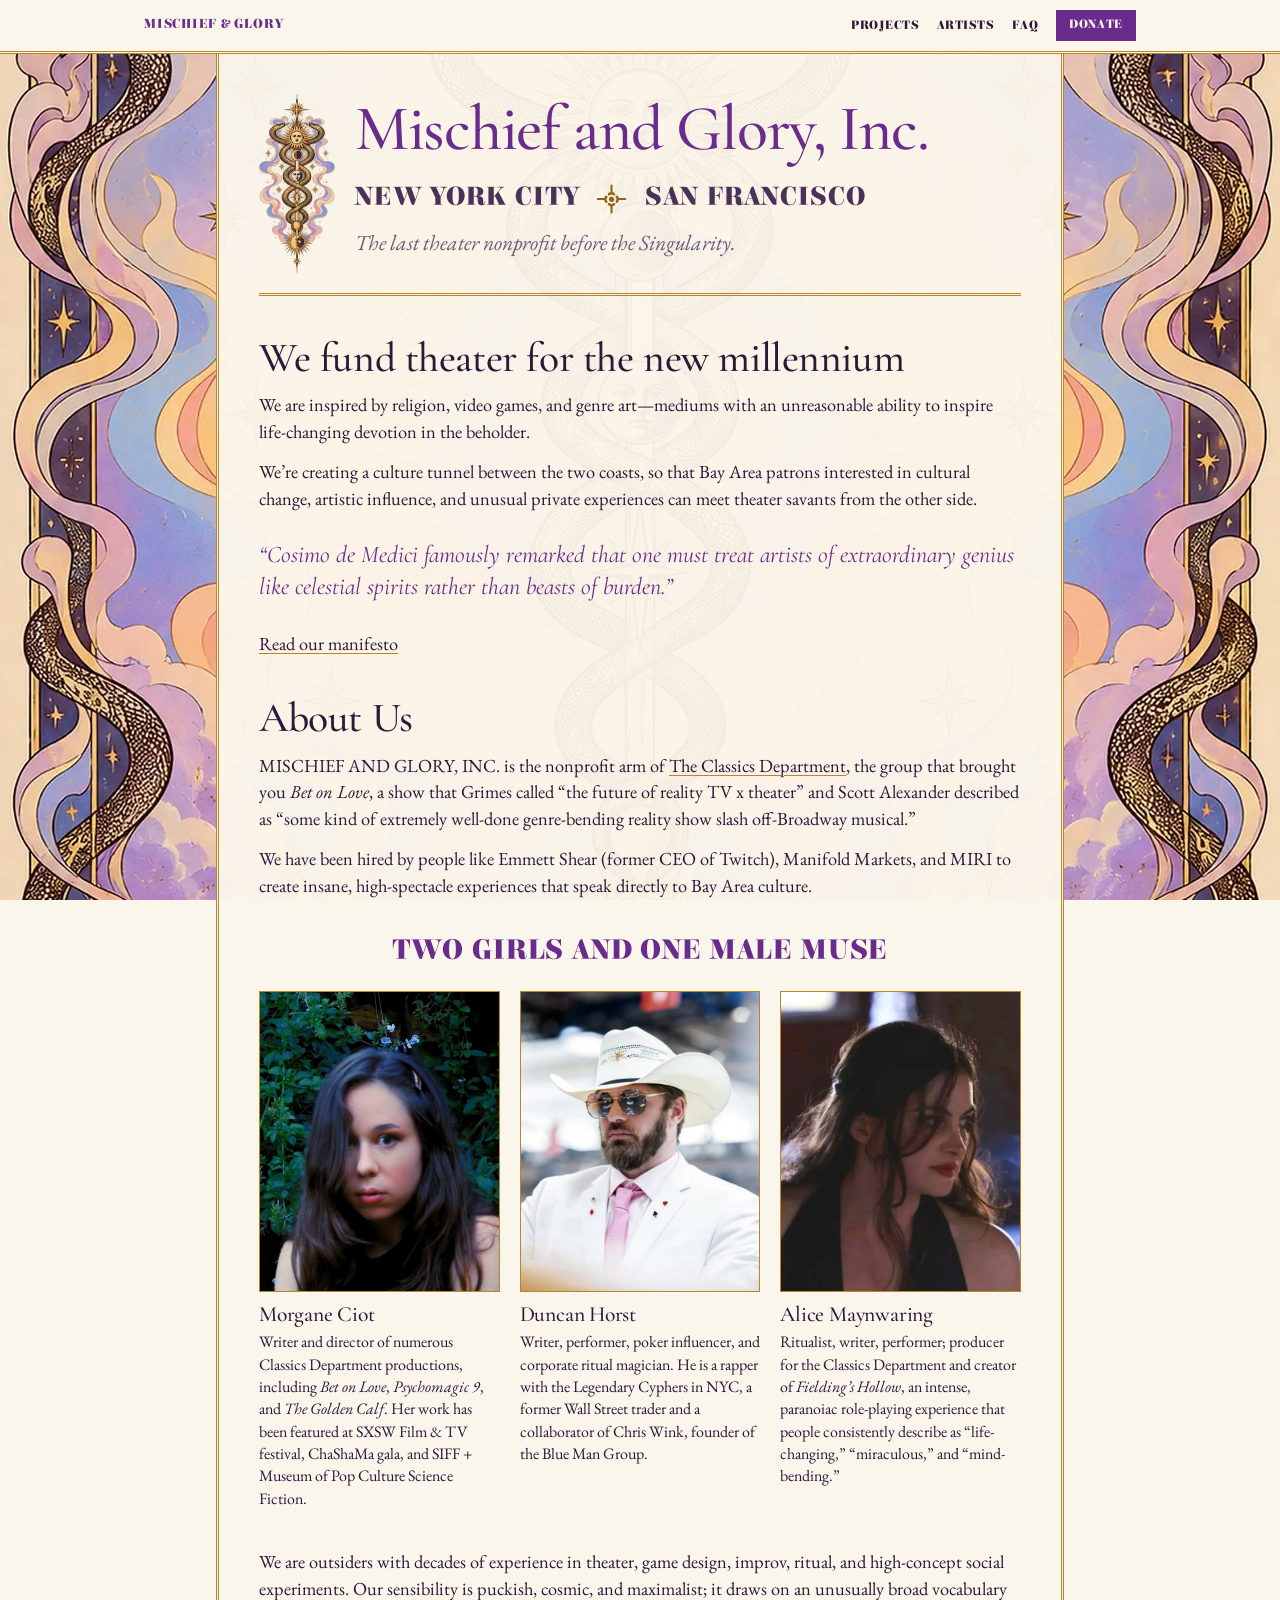
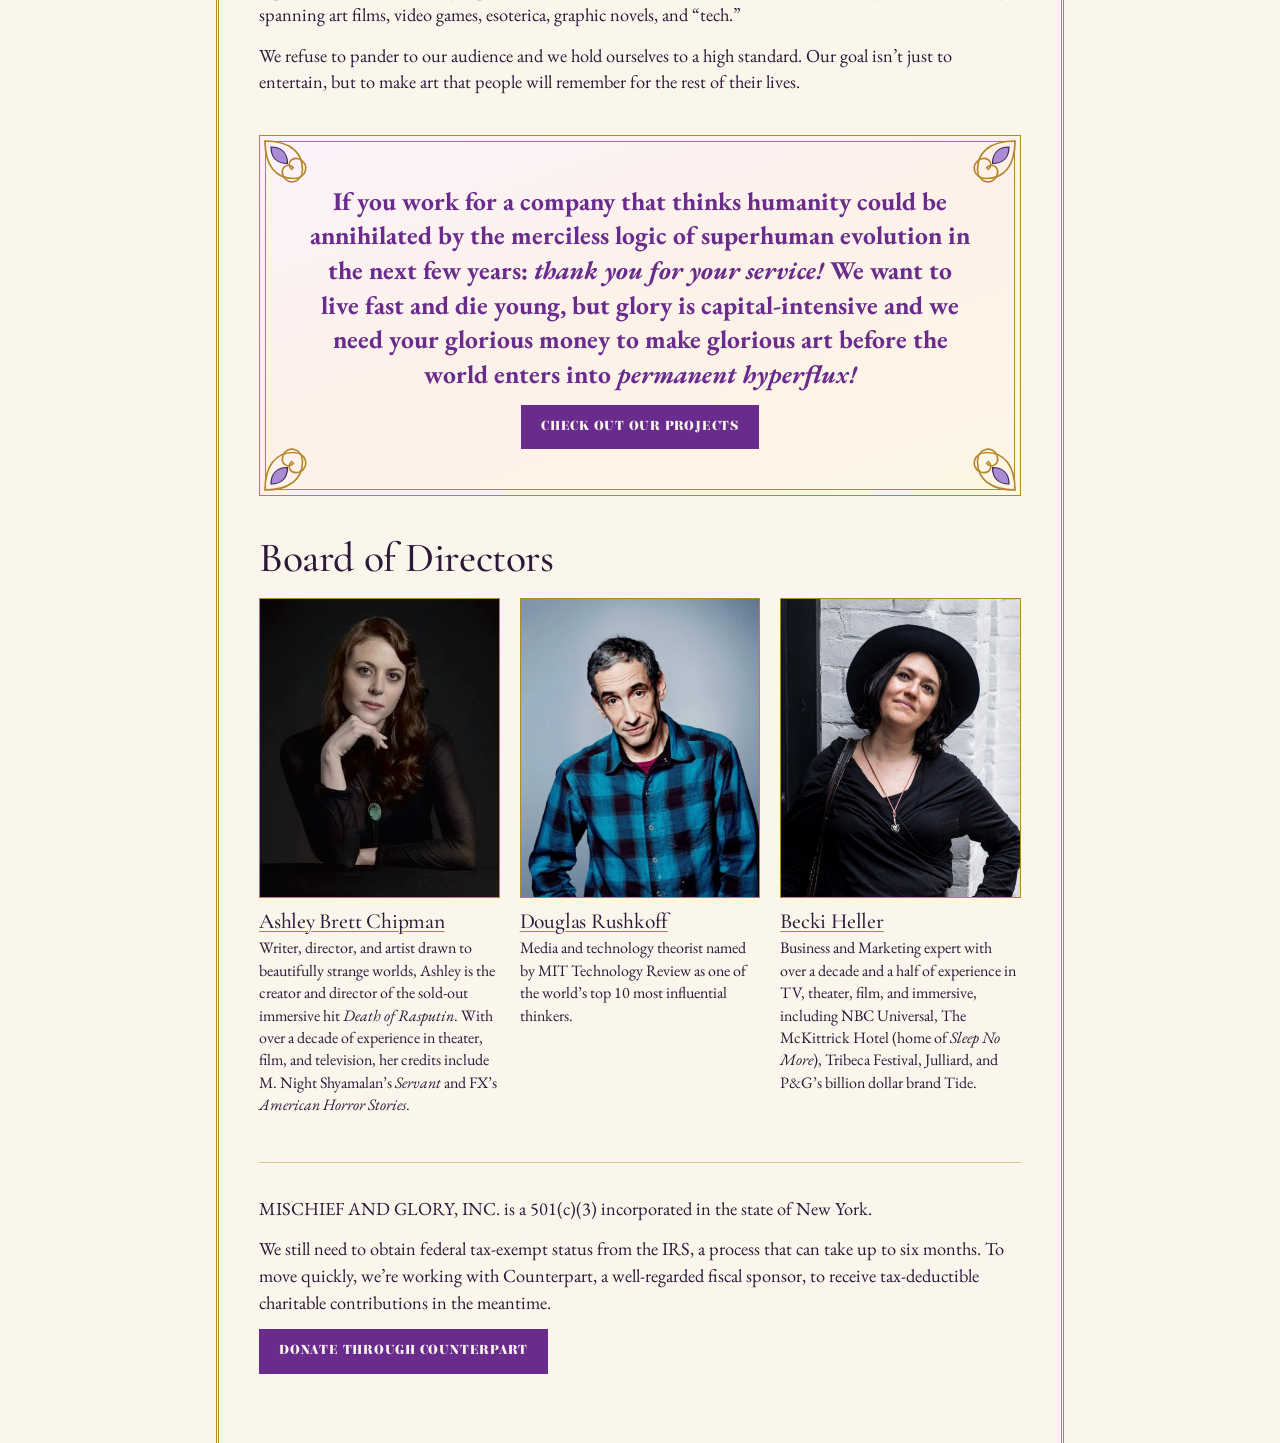
==== index.html @ 19a1446d "Italicize key phrases in the home callout Co-Authored-By: Claude Opus 5.5 <noreply@anthropic.com> Cl" ====
<!doctype html>
<html lang="en">
<head>
  <meta charset="utf-8">
  <meta name="viewport" content="width=device-width, initial-scale=1">
  <meta name="robots" content="noindex, nofollow, noarchive">
  <title>Mischief and Glory, Inc.</title>
  <meta name="description" content="The last theater nonprofit before the Singularity. New York City 𐫰 San Francisco.">
  <link rel="preconnect" href="https://fonts.googleapis.com">
  <link rel="preconnect" href="https://fonts.gstatic.com" crossorigin>
  <link href="https://fonts.googleapis.com/css2?family=Cormorant+Garamond:ital,wght@0,400;0,500;1,400;1,500&family=EB+Garamond:ital,wght@0,400;0,600;0,700;1,400;1,600&family=Elsie:wght@400;900&family=Noto+Sans+Manichaean&display=swap" rel="stylesheet">
  <link rel="stylesheet" href="assets/style.css">
  <link rel="icon" href="favicon.ico?v=3" sizes="any">
  <link rel="icon" type="image/svg+xml" href="favicon.svg?v=3">
  <link rel="icon" type="image/png" sizes="32x32" href="favicon-32.png?v=3">
  <link rel="icon" type="image/png" sizes="192x192" href="assets/icon-192.png?v=3">
  <link rel="apple-touch-icon" href="assets/apple-touch-icon.png?v=3">
</head>
<body>
  <nav class="site-nav">
    <div class="inner">
      <a class="wordmark" href="index.html">Mischief &amp; Glory</a>
      <ul>
        <li><a href="projects.html">Projects</a></li>
        <li><a href="artists.html">Artists</a></li>
        <li><a href="faq.html">FAQ</a></li>
        <li><a class="button small" href="https://app.thefield.org/profile/Mischief-and-Glory/658230">Donate</a></li>
      </ul>
    </div>
  </nav>

  <main>
    <header class="hero">
      <div class="hero-text">
        <h1>Mischief and Glory, Inc.</h1>
        <p class="cities"><span class="city">New York City</span> <span class="glyph">𐫰</span> <span class="city">San Francisco</span></p>
        <p class="lede">The last theater nonprofit before the Singularity.</p>
      </div>
      <img class="hero-emblem" src="assets/caduceus.webp" alt="" width="467" height="1100">
    </header>

    <h2>We fund theater for the new millennium</h2>
    <p>We are inspired by religion, video games, and genre art—mediums with an unreasonable ability to inspire life-changing devotion in the beholder.</p>
    <p>We’re creating a culture tunnel between the two coasts, so that Bay Area patrons interested in cultural change, artistic influence, and unusual private experiences can meet theater savants from the other side.</p>

    <blockquote>“Cosimo de Medici famously remarked that one must treat artists of extraordinary genius like celestial spirits rather than beasts of burden.”</blockquote>

    <p><a href="manifesto.html">Read our manifesto</a></p>

    <h2>About Us</h2>
    <p>MISCHIEF AND GLORY, INC. is the nonprofit arm of <a href="https://morganecf.github.io/classics-department/">The Classics Department</a>, the group that brought you <em>Bet on Love</em>, a show that Grimes called “the future of reality TV x theater” and Scott Alexander described as “some kind of extremely well-done genre-bending reality show slash off-Broadway musical.”</p>
    <p>We have been hired by people like Emmett Shear (former CEO of Twitch), Manifold Markets, and MIRI to create insane, high-spectacle experiences that speak directly to Bay Area culture.</p>

    <p class="people-heading">Two girls and one male muse</p>
    <div class="people">
      <div class="person">
        <div class="photo"><img src="assets/photos/morgane-ciot.jpg" alt="Morgane Ciot"></div>
        <h3>Morgane Ciot</h3>
        <p>Writer and director of numerous Classics Department productions, including <em>Bet on Love</em>, <em>Psychomagic 9</em>, and <em>The Golden Calf</em>. Her work has been featured at SXSW Film &amp; TV festival, ChaShaMa gala, and SIFF + Museum of Pop Culture Science Fiction.</p>
      </div>
      <div class="person">
        <div class="photo"><img src="assets/photos/duncan-horst.jpg" alt="Duncan Horst"></div>
        <h3>Duncan Horst</h3>
        <p>Writer, performer, poker influencer, and corporate ritual magician. He is a rapper with the Legendary Cyphers in NYC, a former Wall Street trader and a collaborator of Chris Wink, founder of the Blue Man Group.</p>
      </div>
      <div class="person">
        <div class="photo"><img src="assets/photos/alice-maynwaring.jpg" alt="Alice Maynwaring"></div>
        <h3>Alice Maynwaring</h3>
        <p>Ritualist, writer, performer; producer for the Classics Department and creator of <em>Fielding’s Hollow</em>, an intense, paranoiac role-playing experience that people consistently describe as “life-changing,” “miraculous,” and “mind-bending.”</p>
      </div>
    </div>

    <p>We are outsiders with decades of experience in theater, game design, improv, ritual, and high-concept social experiments. Our sensibility is puckish, cosmic, and maximalist; it draws on an unusually broad vocabulary spanning art films, video games, esoterica, graphic novels, and “tech.”</p>
    <p>We refuse to pander to our audience and we hold ourselves to a high standard. Our goal isn’t just to entertain, but to make art that people will remember for the rest of their lives.</p>

    <div class="callout centered splash">
      <p>If you work for a company that thinks humanity could be annihilated by the merciless logic of superhuman evolution in the next few years: <em>thank you for your service!</em> We want to live fast and die young, but glory is capital-intensive and we need your glorious money to make glorious art before the world enters into <em>permanent hyperflux!</em></p>
      <p><a class="button" href="projects.html">Check out our projects</a></p>
    </div>

    <h2>Board of Directors</h2>
    <div class="people">
      <div class="person">
        <div class="photo"><img src="assets/photos/ashley-brett-chipman.jpg" alt="Ashley Brett Chipman"></div>
        <h3><a href="https://ashleybrettchipman.com">Ashley Brett Chipman</a></h3>
        <p>Writer, director, and artist drawn to beautifully strange worlds, Ashley is the creator and director of the sold-out immersive hit <em>Death of Rasputin</em>. With over a decade of experience in theater, film, and television, her credits include M. Night Shyamalan’s <em>Servant</em> and FX’s <em>American Horror Stories</em>.</p>
      </div>
      <div class="person">
        <div class="photo"><img src="assets/photos/douglas-rushkoff.jpg" alt="Douglas Rushkoff"></div>
        <h3><a href="https://rushkoff.com/">Douglas Rushkoff</a></h3>
        <p>Media and technology theorist named by MIT Technology Review as one of the world’s top 10 most influential thinkers.</p>
      </div>
      <div class="person">
        <div class="photo"><img src="assets/photos/becki-heller.jpg" alt="Becki Heller"></div>
        <h3><a href="https://beckiheller.com">Becki Heller</a></h3>
        <p>Business and Marketing expert with over a decade and a half of experience in TV, theater, film, and immersive, including NBC Universal, The McKittrick Hotel (home of <em>Sleep No More</em>), Tribeca Festival, Julliard, and P&amp;G’s billion dollar brand Tide.</p>
      </div>
    </div>

    <hr>

    <p>MISCHIEF AND GLORY, INC. is a 501(c)(3) incorporated in the state of New York.</p>
    <p>We still need to obtain federal tax-exempt status from the IRS, a process that can take up to six months. To move quickly, we’re working with Counterpart, a well-regarded fiscal sponsor, to receive tax-deductible charitable contributions in the meantime.</p>
    <p><a class="button" href="https://app.thefield.org/profile/Mischief-and-Glory/658230">Donate through Counterpart</a></p>
  </main>

</body>
</html>
---- assets/style.css ----
/* Mischief and Glory, Inc. — shared styles
   Palette after Alan Moore & Steve Moore's Moon and Serpent Bumper Book of Magic:
   iridescent pastels, gilt borders, aubergine ink, royal purple. */

:root {
  --paper: #fbf6ec;
  --ink: #2e1838;
  --muted: #6e5a78;
  --rule: #dcc58f;
  --gold: #b5862a;
  --gold-deep: #8f6517;
  --accent: #6a2c8c;
  --accent-ink: #fbf6ec;
  --card: rgba(255, 255, 255, 0.55);
  --iridescent: linear-gradient(160deg, #f1e9fb 0%, #fbecf3 32%, #fdf5e1 64%, #e8f2fb 100%);
  --serif: "Cormorant Garamond", "EB Garamond", Georgia, serif;
  --body: "EB Garamond", Georgia, "Times New Roman", serif;
  --display: "Elsie", var(--serif);
  --glyph: "Noto Sans Manichaean", var(--serif);
  --measure: 50rem;
}

*, *::before, *::after { box-sizing: border-box; }

html {
  -webkit-text-size-adjust: 100%;
  /* stop the rubber-band bounce at the page edges, which drags the sticky nav down */
  overscroll-behavior-y: none;
  background: var(--paper);
}

body {
  margin: 0;
  min-height: 100vh;
  display: flex;
  flex-direction: column;
  color: var(--ink);
  font-family: var(--body);
  font-size: 1.15rem;
  line-height: 1.45;
}

a { color: inherit; text-decoration-color: var(--gold); text-underline-offset: 0.16em; text-decoration-thickness: 1px; }
a:hover { color: var(--accent); }

img { max-width: 100%; display: block; }

/* ---------- Background ---------- */

/* Celestial caduceus artwork behind the cream content panel. A fixed layer
   (rather than background-attachment: fixed) so it also holds still on iOS. */
body::before {
  content: "";
  position: fixed;
  inset: 0;
  z-index: -1;
  background: var(--paper) url("background.webp?v=4") center / cover no-repeat;
  pointer-events: none;
}

/* fine film grain over the artwork, drawn at screen resolution */
body::after {
  content: "";
  position: fixed;
  inset: 0;
  z-index: -1;
  pointer-events: none;
  opacity: 0.22;
  mix-blend-mode: overlay;
  background-image: url("data:image/svg+xml,%3Csvg xmlns='http://www.w3.org/2000/svg' width='200' height='200'%3E%3Cfilter id='n'%3E%3CfeTurbulence type='fractalNoise' baseFrequency='0.9' numOctaves='2' stitchTiles='stitch'/%3E%3CfeColorMatrix type='saturate' values='0'/%3E%3C/filter%3E%3Crect width='100%25' height='100%25' filter='url(%23n)'/%3E%3C/svg%3E");
  background-size: 200px 200px;
}

/* ---------- Nav ---------- */

.site-nav {
  position: sticky;
  top: 0;
  z-index: 10;
  background: var(--paper);
  border-bottom: 3px double var(--gold);
}

.site-nav .inner {
  max-width: 64rem;
  margin: 0 auto;
  padding: 0.6rem 1rem;
  display: flex;
  align-items: center;
  justify-content: space-between;
  gap: 1rem;
  flex-wrap: wrap;
}

.wordmark {
  font-family: var(--display);
  font-weight: 900;
  font-size: 0.8rem;
  letter-spacing: 0.06em;
  text-transform: uppercase;
  text-decoration: none;
  color: var(--accent);
}

.site-nav ul {
  list-style: none;
  margin: 0;
  padding: 0;
  display: flex;
  gap: 1.1rem;
  align-items: center;
  font-family: var(--display);
  font-weight: 900;
  font-size: 0.78rem;
  letter-spacing: 0.04em;
  text-transform: uppercase;
}

.site-nav ul a { text-decoration: none; }
.site-nav ul a[aria-current="page"] { color: var(--accent); border-bottom: 1px solid var(--gold); }

/* ---------- Layout ---------- */

main {
  flex: 1 0 auto;
  width: 100%;
  max-width: calc(var(--measure) + 3rem);
  margin: 0 auto;
  padding: 2rem 2.5rem 3.5rem;
  /* paper, slightly translucent so the artwork glows through */
  background: rgba(251, 246, 236, 0.96);
  border-left: 3px double var(--gold);
  border-right: 3px double var(--gold);
}

@media (max-width: 54rem) {
  main { border-left: 0; border-right: 0; padding-left: 1rem; padding-right: 1rem; }
}


h1, h2, h3 {
  font-family: var(--serif);
  font-weight: 500;
  line-height: 1.1;
  letter-spacing: -0.01em;
  margin: 0;
}

h1 { font-size: clamp(2.5rem, 6.5vw, 4rem); color: var(--accent); letter-spacing: -0.02em; }
h2 { font-size: 2.6rem; margin-top: 2.5rem; margin-bottom: 0.6rem; }
h3 { font-size: 1.4rem; margin-top: 1.5rem; margin-bottom: 0.4rem; }

p { margin: 0 0 0.85rem; }
ol, ul { margin-top: 0; padding-left: 1.4rem; }

.eyebrow {
  font-family: var(--display);
  font-weight: 900;
  font-size: 0.75rem;
  letter-spacing: 0.06em;
  text-transform: uppercase;
  color: var(--muted);
}

.lede {
  font-size: 1.35rem;
  font-style: italic;
  color: var(--muted);
  margin-top: 0.5rem;
}

.subtitle {
  font-family: var(--serif);
  font-style: italic;
  font-size: 1.6rem;
  color: var(--muted);
  margin: 0.4rem 0 1.25rem;
}

.glyph { font-family: var(--glyph); color: var(--gold); }
.hero .cities .glyph {
  color: var(--gold-deep);
  font-weight: 400;
  font-size: 1.35em;
  line-height: 1;
  vertical-align: -0.12em;
  margin: 0 0.25em;
}

.divider {
  text-align: center;
  font-family: var(--glyph);
  color: var(--gold);
  font-size: 1.5rem;
  margin: 2.25rem 0 0.5rem;
  line-height: 1;
}

hr { border: 0; border-top: 1px solid var(--rule); margin: 2rem 0; }

/* ---------- Hero ---------- */

.hero {
  padding: 0.5rem 0 1.25rem;
  border-bottom: 3px double var(--gold);
  margin-bottom: 0.5rem;
  display: grid;
  grid-template-columns: auto minmax(0, 1fr);
  align-items: center;
  gap: 1.25rem;
}
.hero-emblem { order: -1; width: 4.75rem; height: auto; }
.hero .city { white-space: nowrap; }

@media (max-width: 34rem) {
  .hero { grid-template-columns: 1fr; justify-items: center; text-align: center; gap: 0.75rem; }
  .hero-emblem { width: 4rem; }
  .hero .cities { margin-left: auto; margin-right: auto; font-size: 0.95rem; letter-spacing: 0.01em; white-space: nowrap; }
  .hero .cities .glyph { margin: 0 0.1em; }
}
.hero .cities {
  font-family: var(--display);
  font-weight: 900;
  font-size: clamp(1.15rem, 3.2vw, 1.6rem);
  letter-spacing: 0.04em;
  text-transform: uppercase;
  margin: 0.9rem 0 0;
  color: #4b3157;
}

/* ---------- Quote ---------- */

blockquote {
  margin: 1.75rem 0;
  padding: 0;
  font-family: var(--serif);
  font-size: 1.5rem;
  line-height: 1.3;
  font-style: italic;
  color: var(--accent);
}

/* ---------- Buttons ---------- */

.button {
  display: inline-block;
  font-family: var(--display);
  font-weight: 900;
  font-size: 0.8rem;
  letter-spacing: 0.06em;
  text-transform: uppercase;
  text-decoration: none;
  padding: 0.75rem 1.2rem;
  background: var(--accent);
  color: var(--accent-ink);
  border: 1px solid var(--accent);
  transition: background 0.15s, color 0.15s, border-color 0.15s;
}
.button:hover { background: var(--gold); border-color: var(--gold-deep); color: var(--ink); }

.button.small { padding: 0.4rem 0.75rem; font-size: 0.72rem; }

.callout {
  background: var(--card);
  border: 1px solid var(--gold);
  outline: 1px solid var(--rule);
  outline-offset: 3px;
  padding: 1.1rem 1.25rem 0.3rem;
  margin: 1.75rem 4px;
}
.callout h3 { margin-top: 0; }
.callout.centered, .centered { text-align: center; }

/* collapsible page sections (e.g. Creative Team, Cast) */
details.section { margin-top: 1.5rem; border-top: 3px double var(--gold); }
details.section:last-of-type { border-bottom: 3px double var(--gold); }
details.section > summary { font-size: 2.2rem; }
.bios p { font-size: 1.05rem; line-height: 1.45; }
.bios strong { color: var(--accent); }
.bios h3 { color: var(--accent); margin-top: 1.5rem; }
.bios h3:first-child { margin-top: 0.5rem; }
.budget h3 { margin-top: 1.25rem; color: var(--accent); }
.budget h3:first-child { margin-top: 0.5rem; }
.budget ul { margin-bottom: 0.85rem; }
.budget ul ul { margin: 0.2rem 0 0.4rem; }
.budget li { margin-bottom: 0.15rem; }

.credits { list-style: none; padding: 0; }
.credits li { margin-bottom: 0.5rem; }
.credits strong { color: var(--accent); }

/* "People want this": comparable shows and what each tells us */
.wants { display: grid; gap: 0.75rem; margin: 0.5rem 0 1.25rem; }
.want {
  display: grid;
  grid-template-columns: minmax(0, 1fr) minmax(0, 1fr);
  gap: 0.5rem 1.5rem;
  align-items: center;
  padding: 0.75rem 1rem;
  background: var(--card);
  border: 1px solid var(--rule);
}
.want .show { margin: 0.2rem 0; font-size: 1rem; line-height: 1.35; }
.want .show em { font-size: 1.1rem; font-weight: 600; }
.want .stars { color: var(--gold); letter-spacing: 0.05em; }
.want-head {
  padding: 0 1rem;
  background: none;
  border: 0;
  font-family: var(--body);
  font-weight: 600;
  font-variant-caps: all-small-caps;
  letter-spacing: 0.06em;
  font-size: 1.1rem;
  color: var(--muted);
}
.want .takeaway { margin: 0; font-style: italic; color: var(--accent); }

/* guest anecdotes */
.stories {
  display: grid;
  grid-template-columns: repeat(3, minmax(0, 1fr));
  gap: 0.75rem;
  margin: 0.5rem 0 1.25rem;
}
.story {
  background: var(--card);
  border: 1px solid var(--gold);
  padding: 0.9rem 1rem 0.3rem;
}
.story p { font-size: 1rem; line-height: 1.4; margin-bottom: 0.6rem; }

.personas { list-style: none; padding: 0; display: flex; flex-wrap: wrap; gap: 0.5rem; }
.personas li {
  border: 1px solid var(--gold);
  background: var(--card);
  padding: 0.25rem 0.75rem;
  font-size: 1rem;
}

/* art nouveau panel: fine gilt rules with whiplash scrolls in each corner */
.callout.splash {
  position: relative;
  margin: 2.5rem 0;
  --orn: 120px;
  padding: 3rem 3rem 2rem;
  border: 1.5px solid var(--gold);
  outline: 1px solid var(--gold);
  outline-offset: -7px;
  background: linear-gradient(160deg, #fbf3fb 0%, #fdf1ea 45%, #fdf6e4 100%);
}
.callout.splash::before {
  content: "";
  position: absolute;
  inset: -4px;
  pointer-events: none;
  background:
    url("data:image/svg+xml,%3Csvg xmlns=%27http://www.w3.org/2000/svg%27 viewBox=%270 0 80 80%27%3E%3Cg transform=%27rotate%280 40 40%29%27 fill=%27none%27 stroke=%27%23b5862a%27 stroke-linecap=%27round%27%3E%0A%3Cpath d=%27M6 6 C6 22 13 31 25 31 C34 31 36 21 29 18 C23 16 20 22 24 25%27 stroke-width=%271.1%27/%3E%0A%3Cpath d=%27M6 6 C22 6 31 13 31 25 C31 34 21 36 18 29 C16 23 22 20 25 24%27 stroke-width=%271.1%27/%3E%0A%3Cpath d=%27M10 10 C17 10 21 14 21 21 C14 21 10 17 10 10 Z%27 fill=%27%23a98bd6%27 stroke=%27%233b2350%27 stroke-width=%270.8%27/%3E%0A%3C/g%3E%3C/svg%3E") left top / var(--orn) no-repeat,
    url("data:image/svg+xml,%3Csvg xmlns=%27http://www.w3.org/2000/svg%27 viewBox=%270 0 80 80%27%3E%3Cg transform=%27rotate%2890 40 40%29%27 fill=%27none%27 stroke=%27%23b5862a%27 stroke-linecap=%27round%27%3E%0A%3Cpath d=%27M6 6 C6 22 13 31 25 31 C34 31 36 21 29 18 C23 16 20 22 24 25%27 stroke-width=%271.1%27/%3E%0A%3Cpath d=%27M6 6 C22 6 31 13 31 25 C31 34 21 36 18 29 C16 23 22 20 25 24%27 stroke-width=%271.1%27/%3E%0A%3Cpath d=%27M10 10 C17 10 21 14 21 21 C14 21 10 17 10 10 Z%27 fill=%27%23a98bd6%27 stroke=%27%233b2350%27 stroke-width=%270.8%27/%3E%0A%3C/g%3E%3C/svg%3E") right top / var(--orn) no-repeat,
    url("data:image/svg+xml,%3Csvg xmlns=%27http://www.w3.org/2000/svg%27 viewBox=%270 0 80 80%27%3E%3Cg transform=%27rotate%28180 40 40%29%27 fill=%27none%27 stroke=%27%23b5862a%27 stroke-linecap=%27round%27%3E%0A%3Cpath d=%27M6 6 C6 22 13 31 25 31 C34 31 36 21 29 18 C23 16 20 22 24 25%27 stroke-width=%271.1%27/%3E%0A%3Cpath d=%27M6 6 C22 6 31 13 31 25 C31 34 21 36 18 29 C16 23 22 20 25 24%27 stroke-width=%271.1%27/%3E%0A%3Cpath d=%27M10 10 C17 10 21 14 21 21 C14 21 10 17 10 10 Z%27 fill=%27%23a98bd6%27 stroke=%27%233b2350%27 stroke-width=%270.8%27/%3E%0A%3C/g%3E%3C/svg%3E") right bottom / var(--orn) no-repeat,
    url("data:image/svg+xml,%3Csvg xmlns=%27http://www.w3.org/2000/svg%27 viewBox=%270 0 80 80%27%3E%3Cg transform=%27rotate%28270 40 40%29%27 fill=%27none%27 stroke=%27%23b5862a%27 stroke-linecap=%27round%27%3E%0A%3Cpath d=%27M6 6 C6 22 13 31 25 31 C34 31 36 21 29 18 C23 16 20 22 24 25%27 stroke-width=%271.1%27/%3E%0A%3Cpath d=%27M6 6 C22 6 31 13 31 25 C31 34 21 36 18 29 C16 23 22 20 25 24%27 stroke-width=%271.1%27/%3E%0A%3Cpath d=%27M10 10 C17 10 21 14 21 21 C14 21 10 17 10 10 Z%27 fill=%27%23a98bd6%27 stroke=%27%233b2350%27 stroke-width=%270.8%27/%3E%0A%3C/g%3E%3C/svg%3E") left bottom / var(--orn) no-repeat;
}
.callout.splash p:first-child {
  font-family: var(--body);
  font-weight: 700;
  font-size: clamp(1.3rem, 3vw, 1.6rem);
  line-height: 1.35;
  color: var(--accent);
}

/* large boxed call-to-action link */
.callout.feature { padding: 1.75rem 1.5rem; }
.callout.feature a {
  font-family: var(--serif);
  font-size: clamp(1.5rem, 4vw, 2.1rem);
  line-height: 1.2;
  color: var(--accent);
  text-decoration-color: var(--gold);
}

h3.insight, .budget h3, .bios h3 {
  font-family: var(--display);
  font-weight: 900;
  font-size: 1.45rem;
  letter-spacing: 0.03em;
  text-transform: uppercase;
  color: var(--accent);
  margin-top: 1.75rem;
}

/* ---------- People ---------- */

.people-heading {
  font-family: var(--display);
  font-weight: 900;
  font-size: clamp(1.3rem, 3.6vw, 1.75rem);
  letter-spacing: 0.03em;
  text-transform: uppercase;
  text-align: center;
  color: var(--accent);
  margin: 2rem 0 1.25rem;
}

.people {
  display: grid;
  grid-template-columns: repeat(3, minmax(0, 1fr));
  gap: 1.5rem 1.25rem;
  margin: 1rem 0 1.5rem;
}

.person p { font-size: 1rem; line-height: 1.4; }
.person h3 { margin-top: 0.7rem; margin-bottom: 0.25rem; font-size: 1.35rem; }

.photo {
  aspect-ratio: 4 / 5;
  background: var(--iridescent);
  border: 1px solid var(--gold);
  display: grid;
  place-items: center;
  color: var(--muted);
  font-family: var(--display);
  font-weight: 900;
  font-size: 0.7rem;
  letter-spacing: 0.06em;
  text-transform: uppercase;
  overflow: hidden;
}
.photo img { width: 100%; height: 100%; object-fit: cover; }

/* ---------- Projects ---------- */

.project {
  display: grid;
  grid-template-columns: 1fr auto;
  gap: 0.2rem 1.25rem;
  padding: 1.25rem 0;
}
.project h2 { margin: 0; font-size: 1.8rem; }
.project .meta {
  font-family: var(--display);
  font-weight: 900;
  font-size: 0.78rem;
  letter-spacing: 0.05em;
  text-transform: uppercase;
  font-size: 1.2rem;
  color: var(--accent);
  white-space: nowrap;
  align-self: start;
  margin-top: 0.35rem;
  padding: 0.3rem 0.7rem;
  border: 1px solid var(--gold);
  background: var(--card);
}
.project p { grid-column: 1 / -1; margin: 0.35rem 0 0; }

/* ---------- FAQ ---------- */

details {
  border-top: 1px solid var(--rule);
  padding: 0.85rem 0;
}
details:last-of-type { border-bottom: 1px solid var(--rule); }
summary {
  cursor: pointer;
  font-family: var(--serif);
  font-size: 1.45rem;
  line-height: 1.2;
  list-style: none;
  display: flex;
  justify-content: space-between;
  gap: 1rem;
}
summary::-webkit-details-marker { display: none; }
summary::after { content: "+"; font-family: var(--display);
  font-weight: 900; color: var(--gold-deep); }
details[open] > summary::after { content: "−"; }
details > *:not(summary):first-of-type { margin-top: 0.75rem; }

.tiers { list-style: none; padding: 0; margin: 0 0 0.75rem; }
.tiers > li { padding: 0.7rem 0; border-bottom: 1px dashed var(--rule); }
.tiers > li:last-child { border-bottom: 0; }
.tier-amount {
  font-family: var(--body);
  font-weight: 600;
  font-size: 1.3rem;
  font-variant-caps: all-small-caps;
  letter-spacing: 0.06em;
  color: var(--accent);
  display: block;
  margin-bottom: 0.25rem;
}
.tiers ul { margin: 0; padding-left: 1.1rem; }
.tiers ul li { margin-bottom: 0.2rem; }

table {
  width: 100%;
  border-collapse: collapse;
  font-size: 1rem;
  margin: 0.75rem 0 1rem;
}
th, td { text-align: left; padding: 0.5rem 0.5rem 0.5rem 0; border-bottom: 1px solid var(--rule); vertical-align: top; }
th {
  font-family: var(--body);
  font-weight: 600;
  font-size: 1.1rem;
  font-variant-caps: all-small-caps;
  letter-spacing: 0.06em;
  color: var(--muted);
}
td:first-child { font-weight: 600; font-variant-caps: all-small-caps; font-size: 1.15rem; letter-spacing: 0.04em; }

.bar { height: 4px; background: var(--rule); margin-top: 0.35rem; }
.bar span { display: block; height: 100%; background: var(--accent); }

/* ---------- Placeholder notes ---------- */

.placeholder {
  border: 1px dashed var(--gold);
  color: var(--muted);
  padding: 0.85rem 1rem;
  font-family: var(--display);
  font-weight: 900;
  font-size: 0.8rem;
  margin: 1.5rem 0;
}


@media (max-width: 44rem) {
  .people { grid-template-columns: repeat(2, minmax(0, 1fr)); }
  .stories { grid-template-columns: 1fr; }
}

@media (max-width: 30rem) {
  body { font-size: 1.08rem; }
  .want { grid-template-columns: 1fr; }
  .want-head { display: none; }
  .stories { grid-template-columns: 1fr; }
  .site-nav ul { gap: 0.8rem; }
  .people { grid-template-columns: 1fr; gap: 1.25rem; }
  /* small portrait beside the bio instead of a full-width photo */
  .person { display: grid; grid-template-columns: 6.5rem minmax(0, 1fr); column-gap: 0.9rem; align-items: start; }
  .person .photo { grid-row: span 2; margin-top: 0.25rem; } /* line up with the cap height of the name */
  .person h3 { margin-top: 0; }
  .project { grid-template-columns: 1fr; }
  .project .meta { justify-self: start; margin-top: 0.2rem; }
  blockquote { font-size: 1.3rem; }
  .callout.splash { --orn: 96px; padding: 2.75rem 1.6rem 1.9rem; }
}
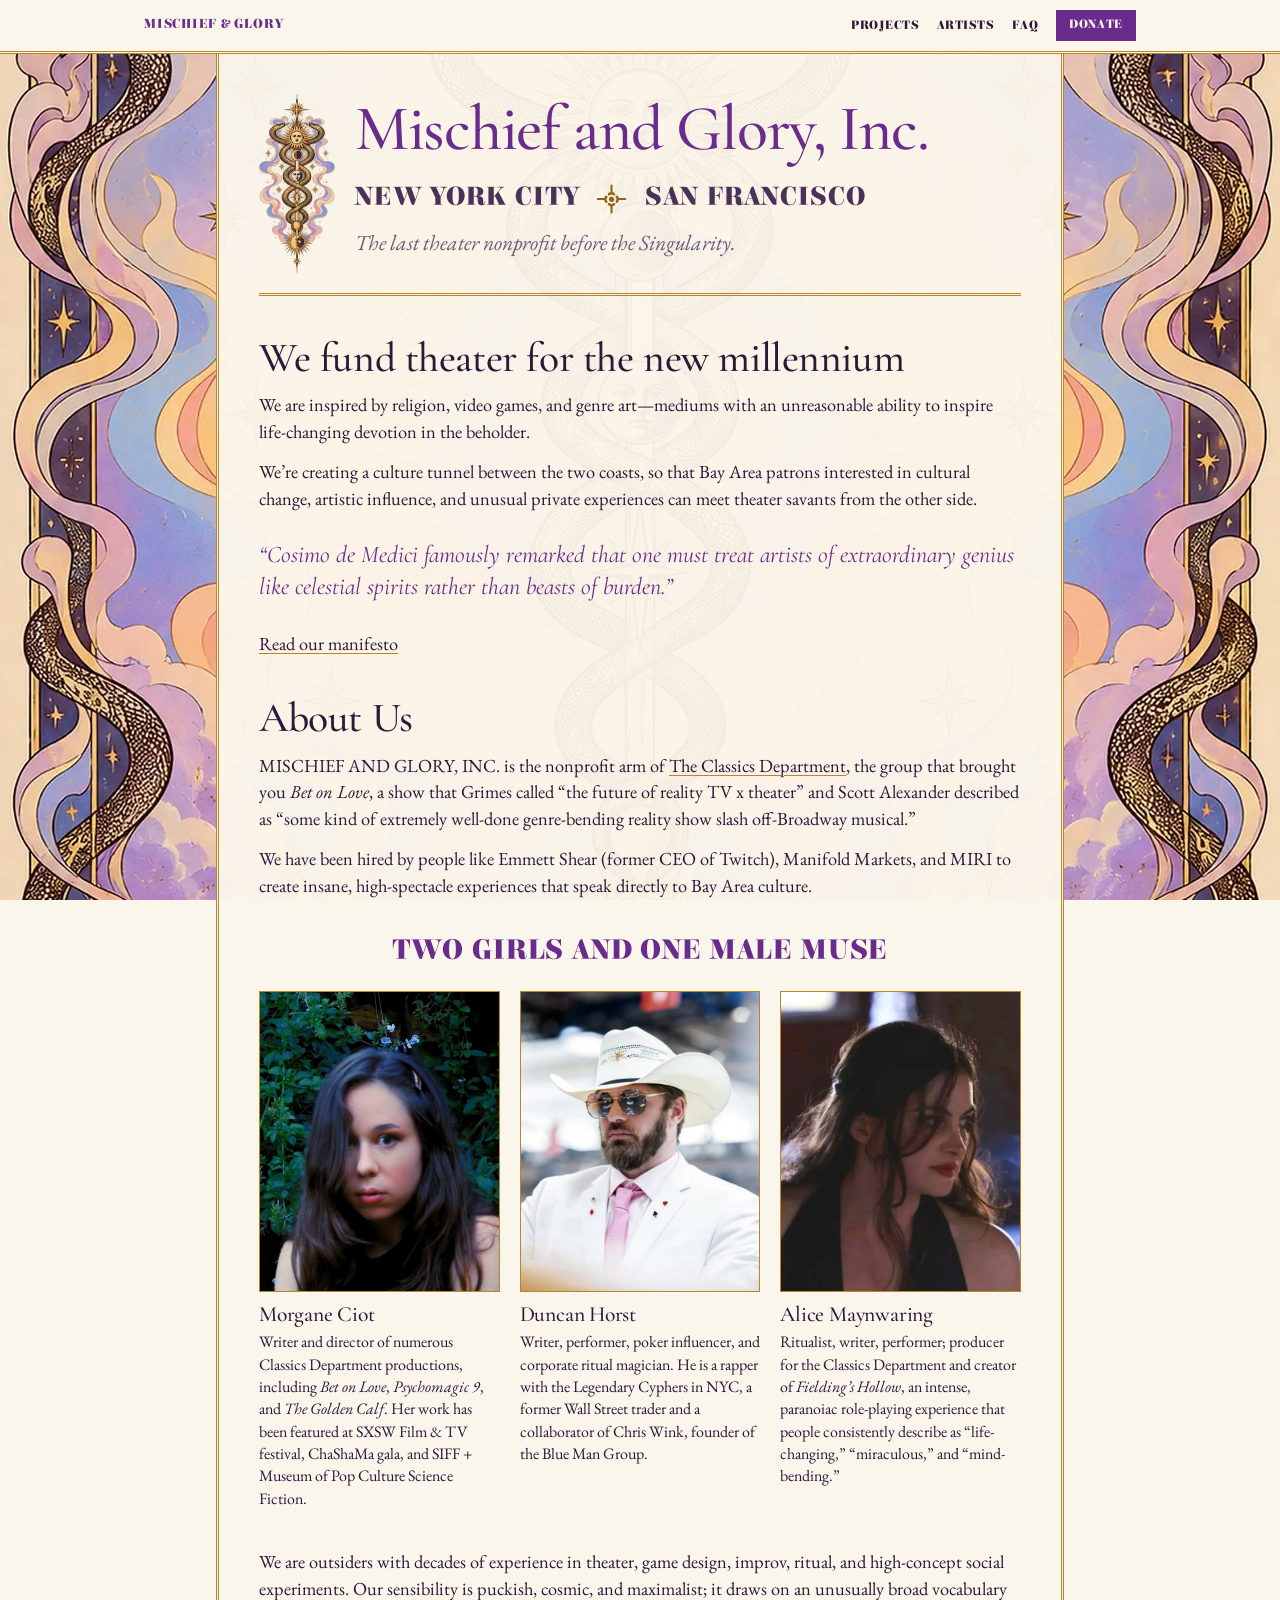
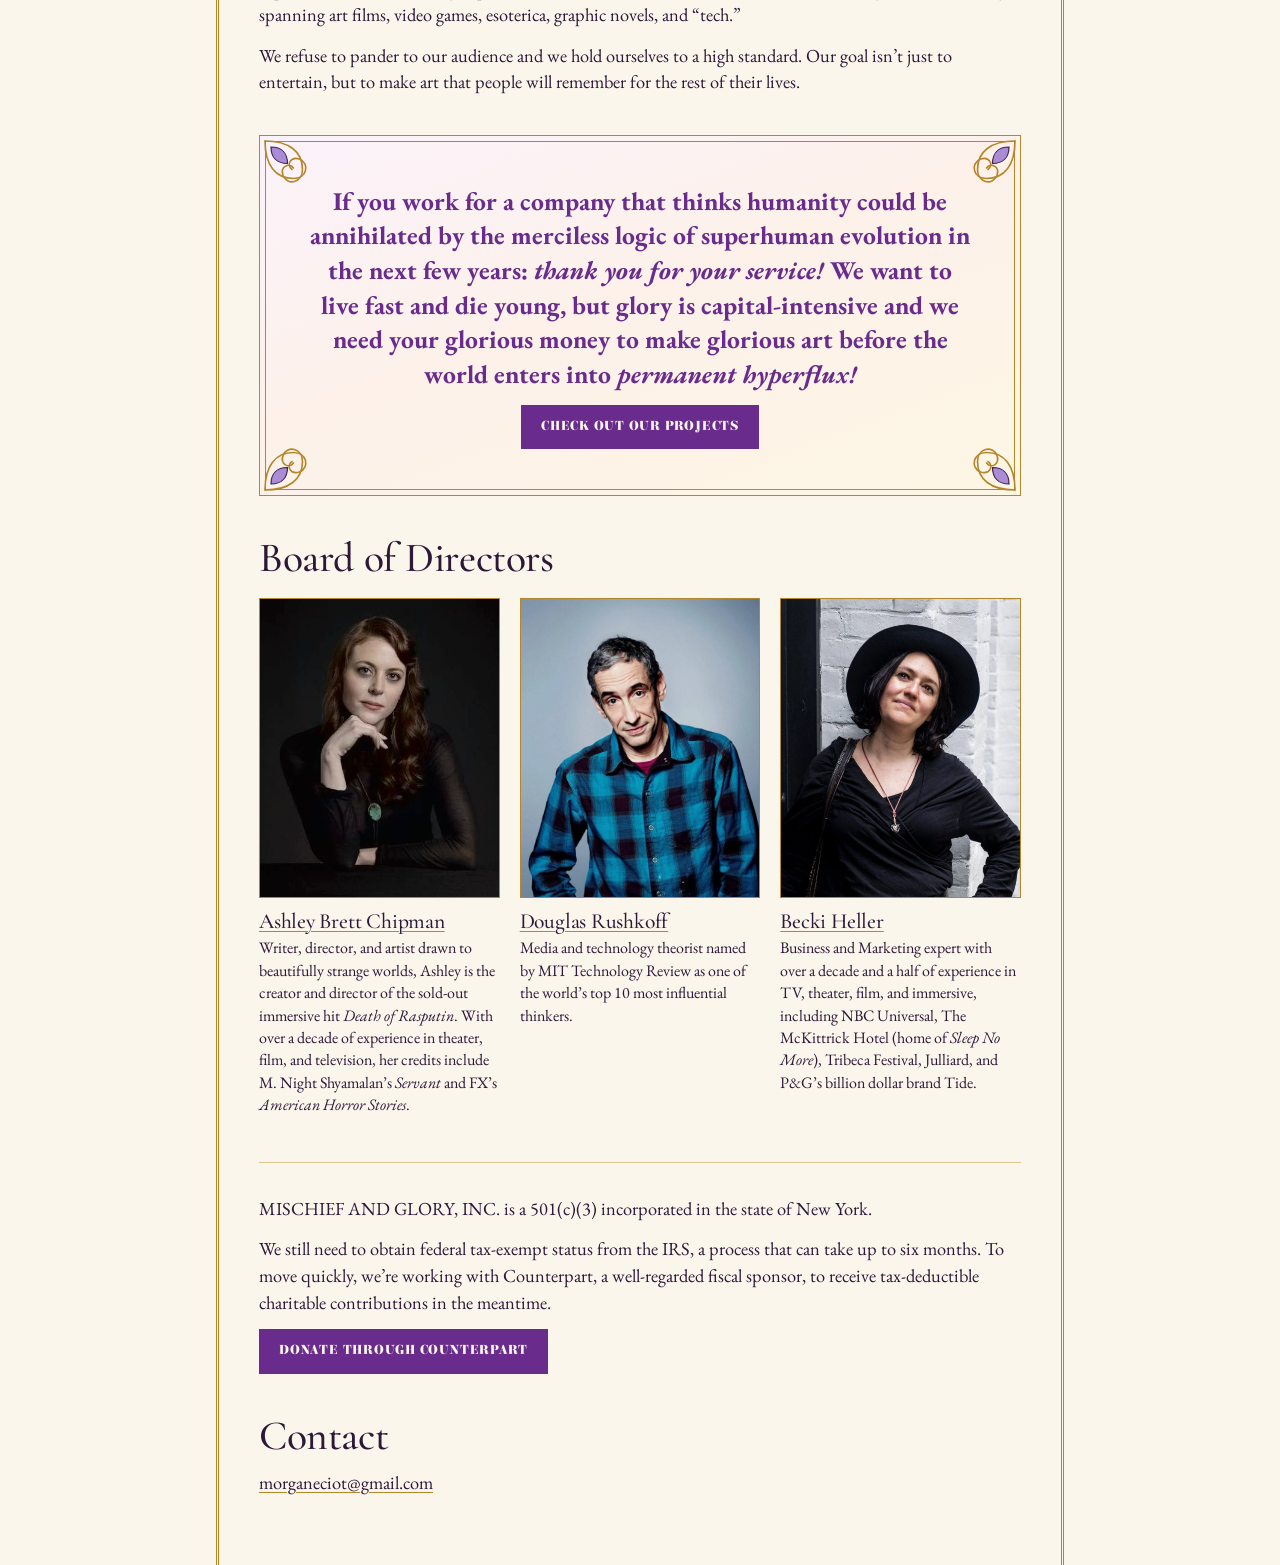
==== commit 35b2be3e: "Add contact section to home and a final FAQ question Co-Authored-By: Claude Opus 5.5 <noreply@anthro" ====
--- a/index.html
+++ b/index.html
@@ -102,6 +102,9 @@
     <p>MISCHIEF AND GLORY, INC. is a 501(c)(3) incorporated in the state of New York.</p>
     <p>We still need to obtain federal tax-exempt status from the IRS, a process that can take up to six months. To move quickly, we’re working with Counterpart, a well-regarded fiscal sponsor, to receive tax-deductible charitable contributions in the meantime.</p>
     <p><a class="button" href="https://app.thefield.org/profile/Mischief-and-Glory/658230">Donate through Counterpart</a></p>
+
+    <h2>Contact</h2>
+    <p><a href="mailto:morganeciot@gmail.com">morganeciot@gmail.com</a></p>
   </main>
 
 </body>
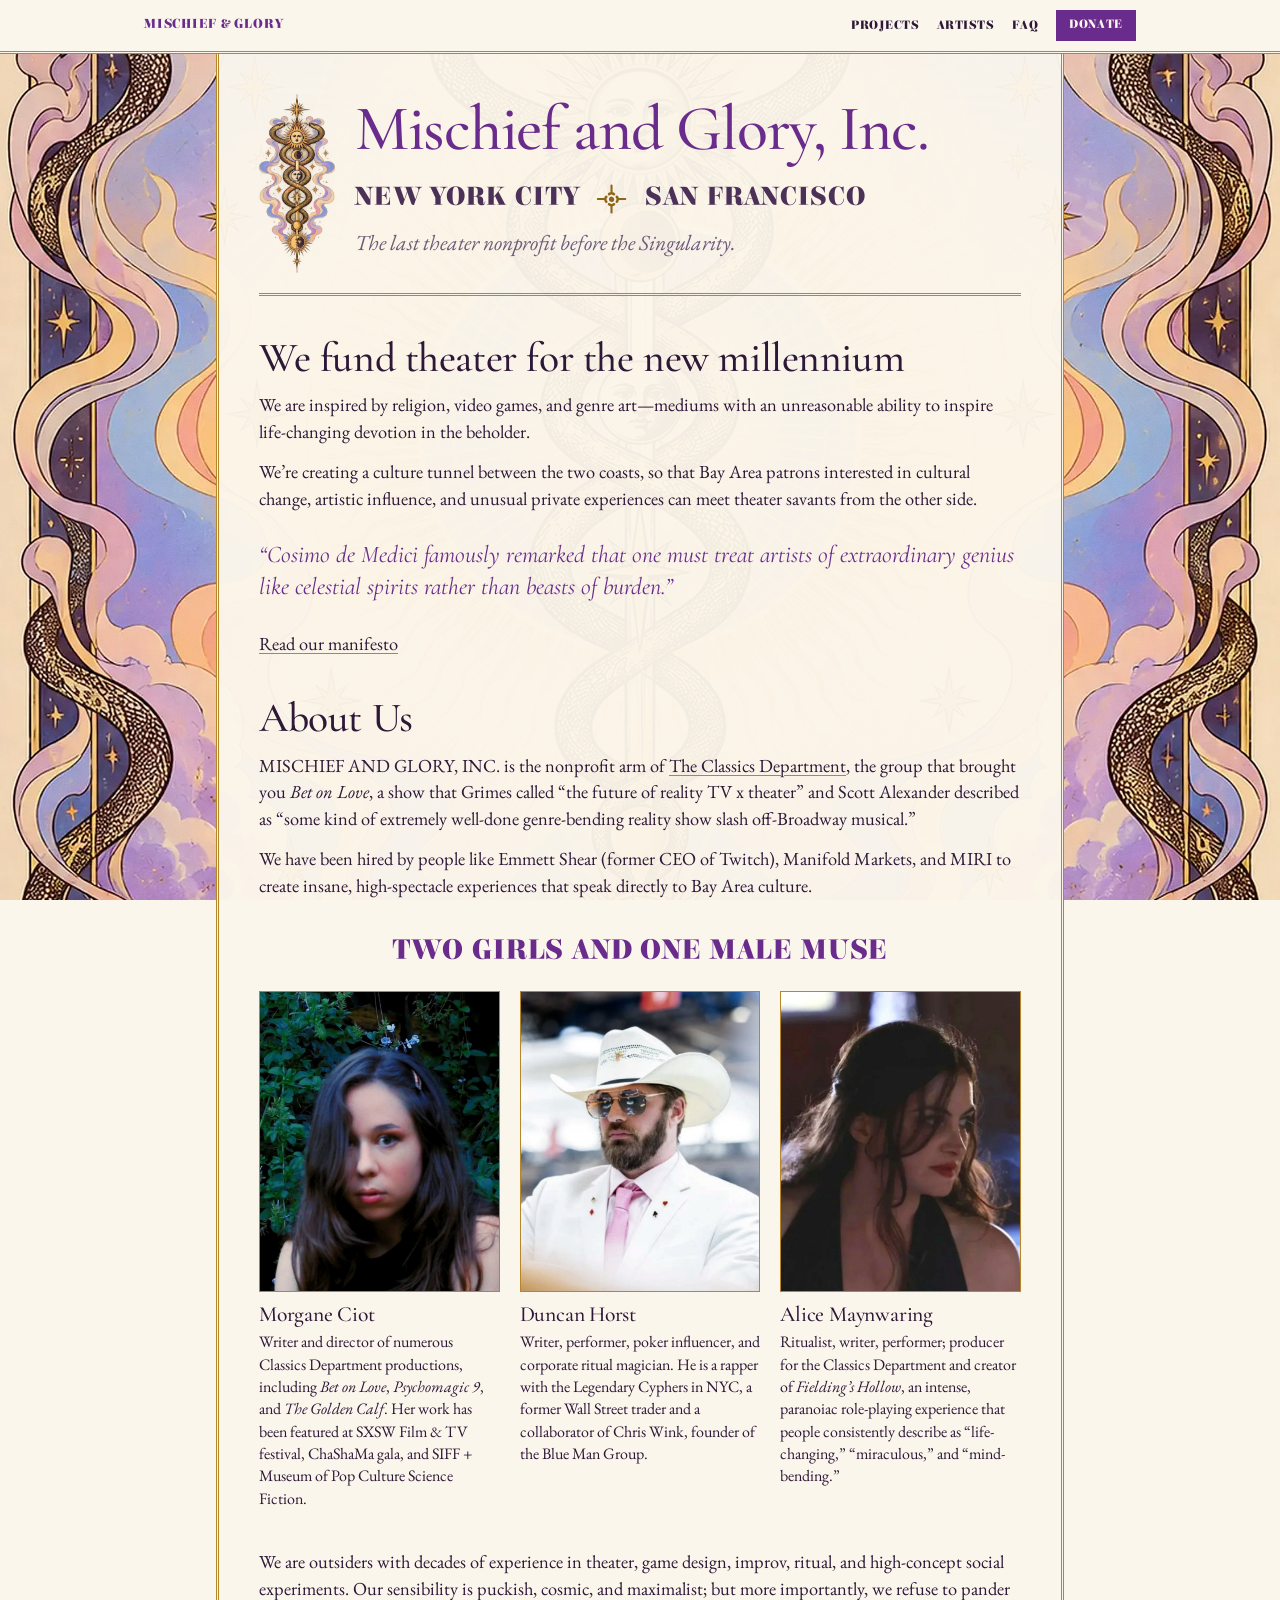
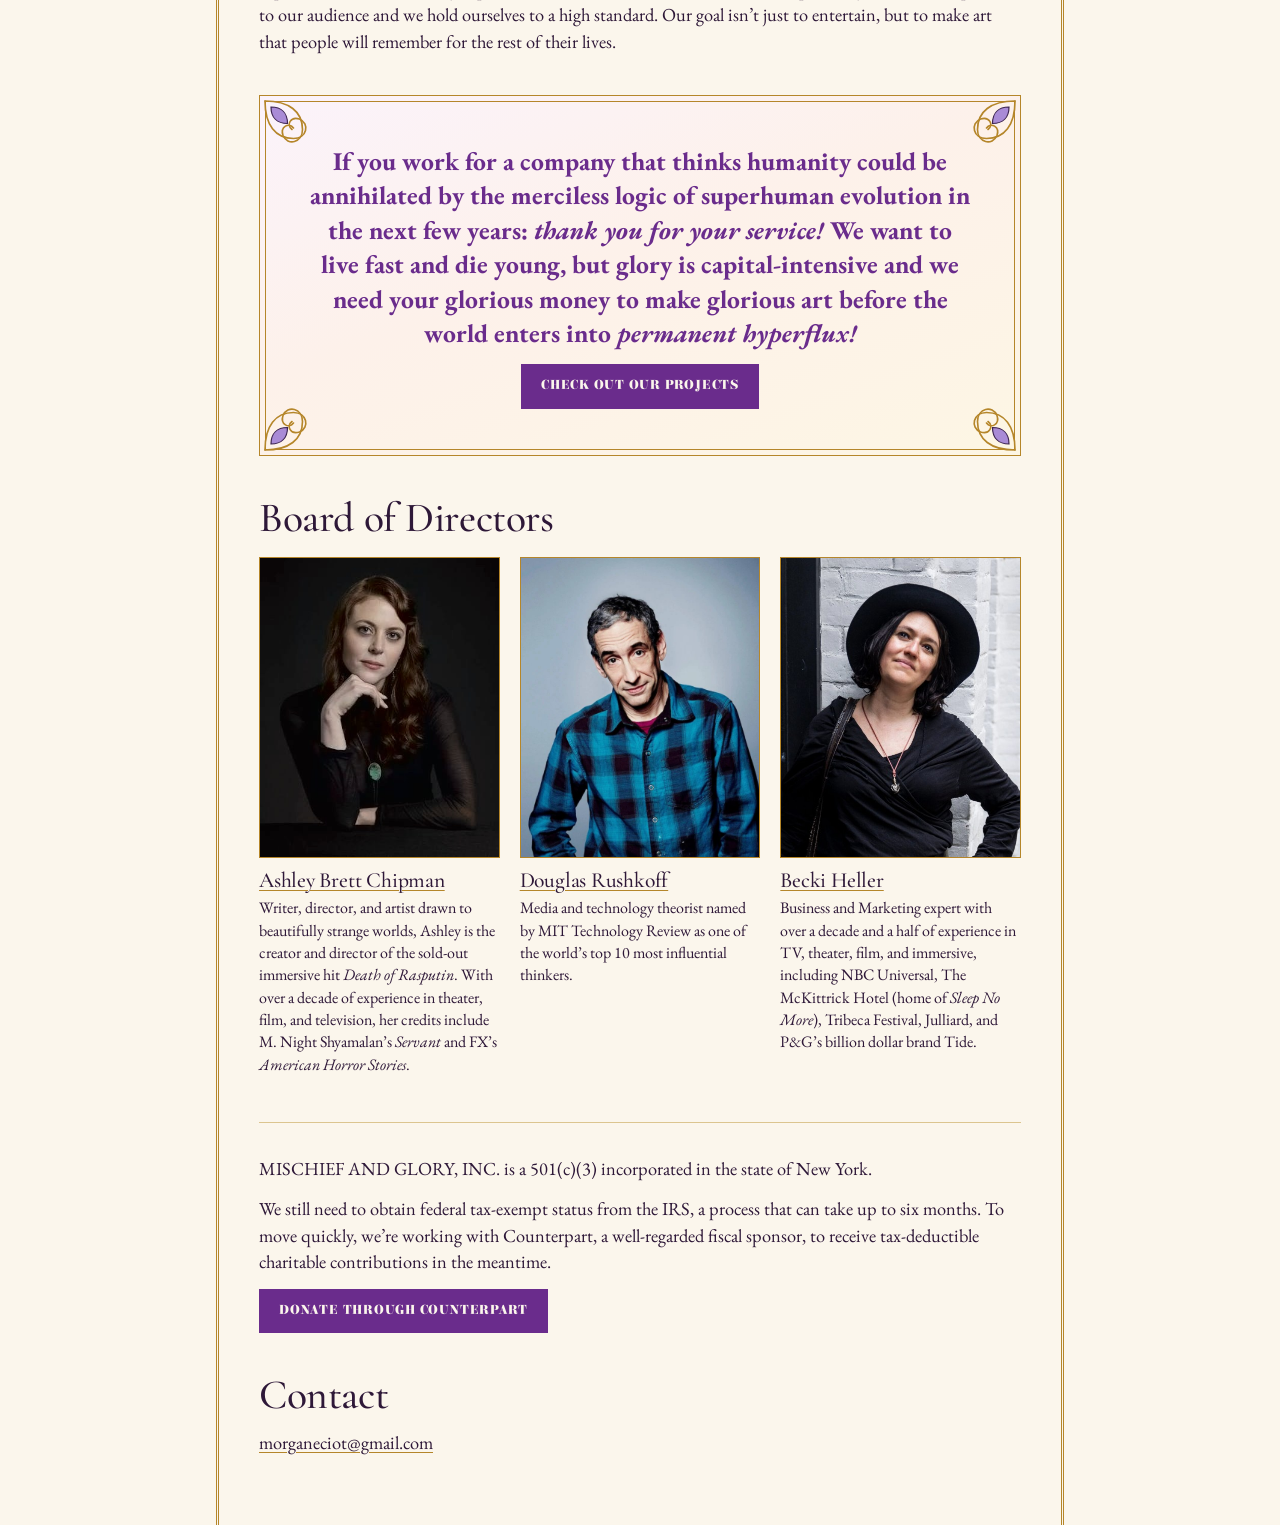
==== commit 96524472: "Home: merge outsiders paragraphs Co-Authored-By: Claude Opus 5.5 <noreply@anthropic.com> Claude-Sess" ====
--- a/index.html
+++ b/index.html
@@ -70,8 +70,7 @@
       </div>
     </div>
 
-    <p>We are outsiders with decades of experience in theater, game design, improv, ritual, and high-concept social experiments. Our sensibility is puckish, cosmic, and maximalist; it draws on an unusually broad vocabulary spanning art films, video games, esoterica, graphic novels, and “tech.”</p>
-    <p>We refuse to pander to our audience and we hold ourselves to a high standard. Our goal isn’t just to entertain, but to make art that people will remember for the rest of their lives.</p>
+    <p>We are outsiders with decades of experience in theater, game design, improv, ritual, and high-concept social experiments. Our sensibility is puckish, cosmic, and maximalist; but more importantly, we refuse to pander to our audience and we hold ourselves to a high standard. Our goal isn’t just to entertain, but to make art that people will remember for the rest of their lives.</p>
 
     <div class="callout centered splash">
       <p>If you work for a company that thinks humanity could be annihilated by the merciless logic of superhuman evolution in the next few years: <em>thank you for your service!</em> We want to live fast and die young, but glory is capital-intensive and we need your glorious money to make glorious art before the world enters into <em>permanent hyperflux!</em></p>
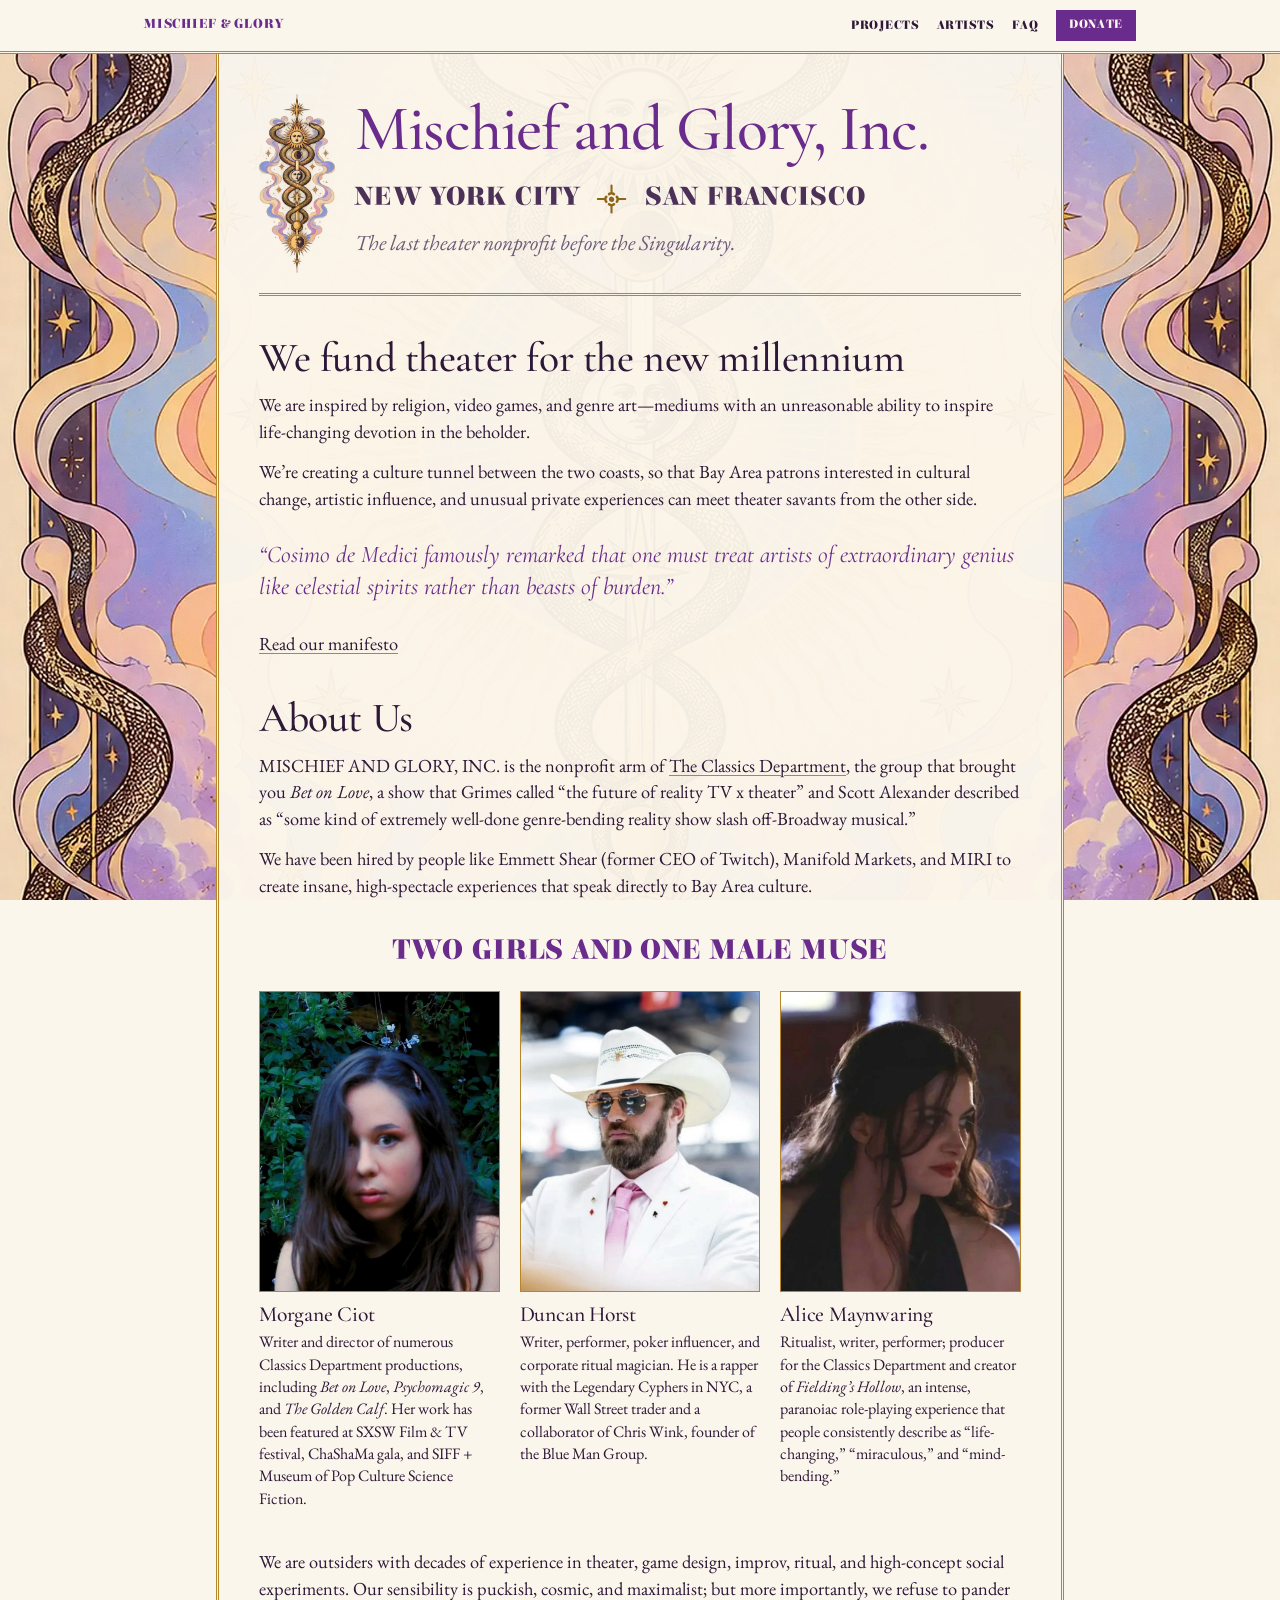
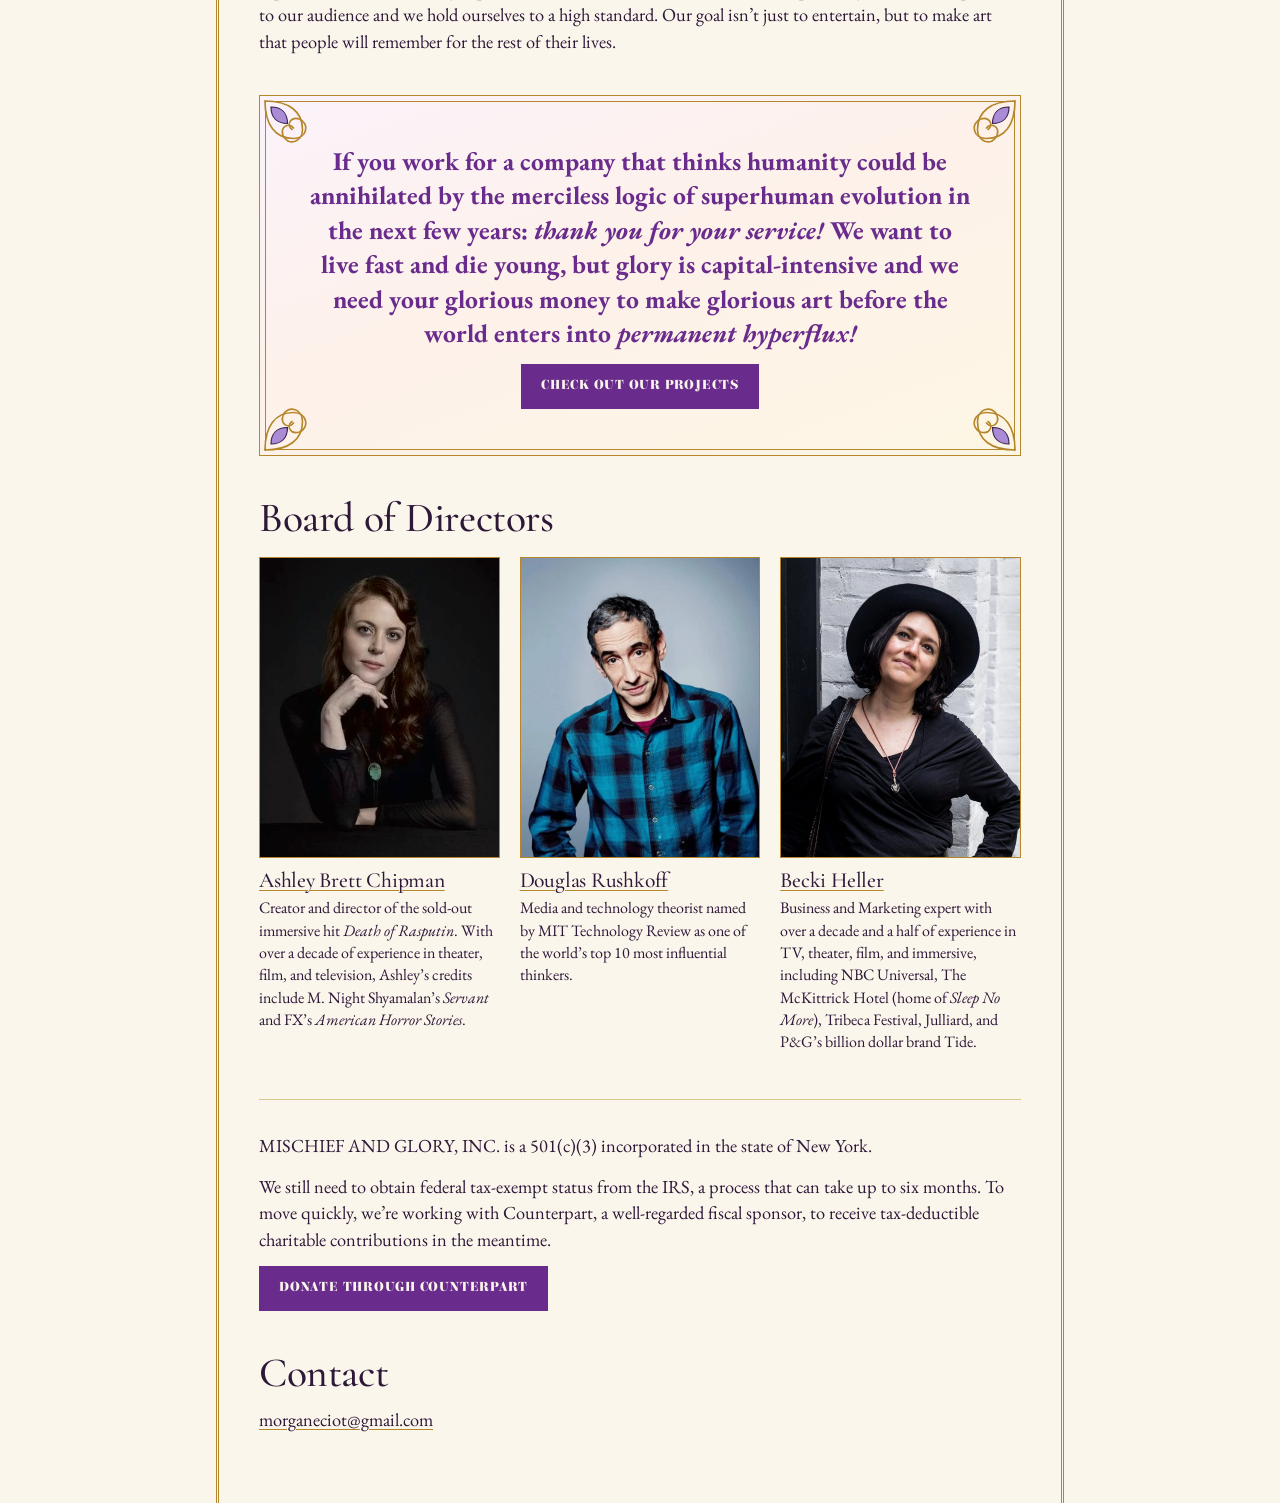
==== commit 84812b20: "Shorten Ashley Brett Chipman bio Co-Authored-By: Claude Opus 5.5 <noreply@anthropic.com> Claude-Sess" ====
--- a/index.html
+++ b/index.html
@@ -82,7 +82,7 @@
       <div class="person">
         <div class="photo"><img src="assets/photos/ashley-brett-chipman.jpg" alt="Ashley Brett Chipman"></div>
         <h3><a href="https://ashleybrettchipman.com">Ashley Brett Chipman</a></h3>
-        <p>Writer, director, and artist drawn to beautifully strange worlds, Ashley is the creator and director of the sold-out immersive hit <em>Death of Rasputin</em>. With over a decade of experience in theater, film, and television, her credits include M. Night Shyamalan’s <em>Servant</em> and FX’s <em>American Horror Stories</em>.</p>
+        <p>Creator and director of the sold-out immersive hit <em>Death of Rasputin</em>. With over a decade of experience in theater, film, and television, Ashley’s credits include M. Night Shyamalan’s <em>Servant</em> and FX’s <em>American Horror Stories</em>.</p>
       </div>
       <div class="person">
         <div class="photo"><img src="assets/photos/douglas-rushkoff.jpg" alt="Douglas Rushkoff"></div>
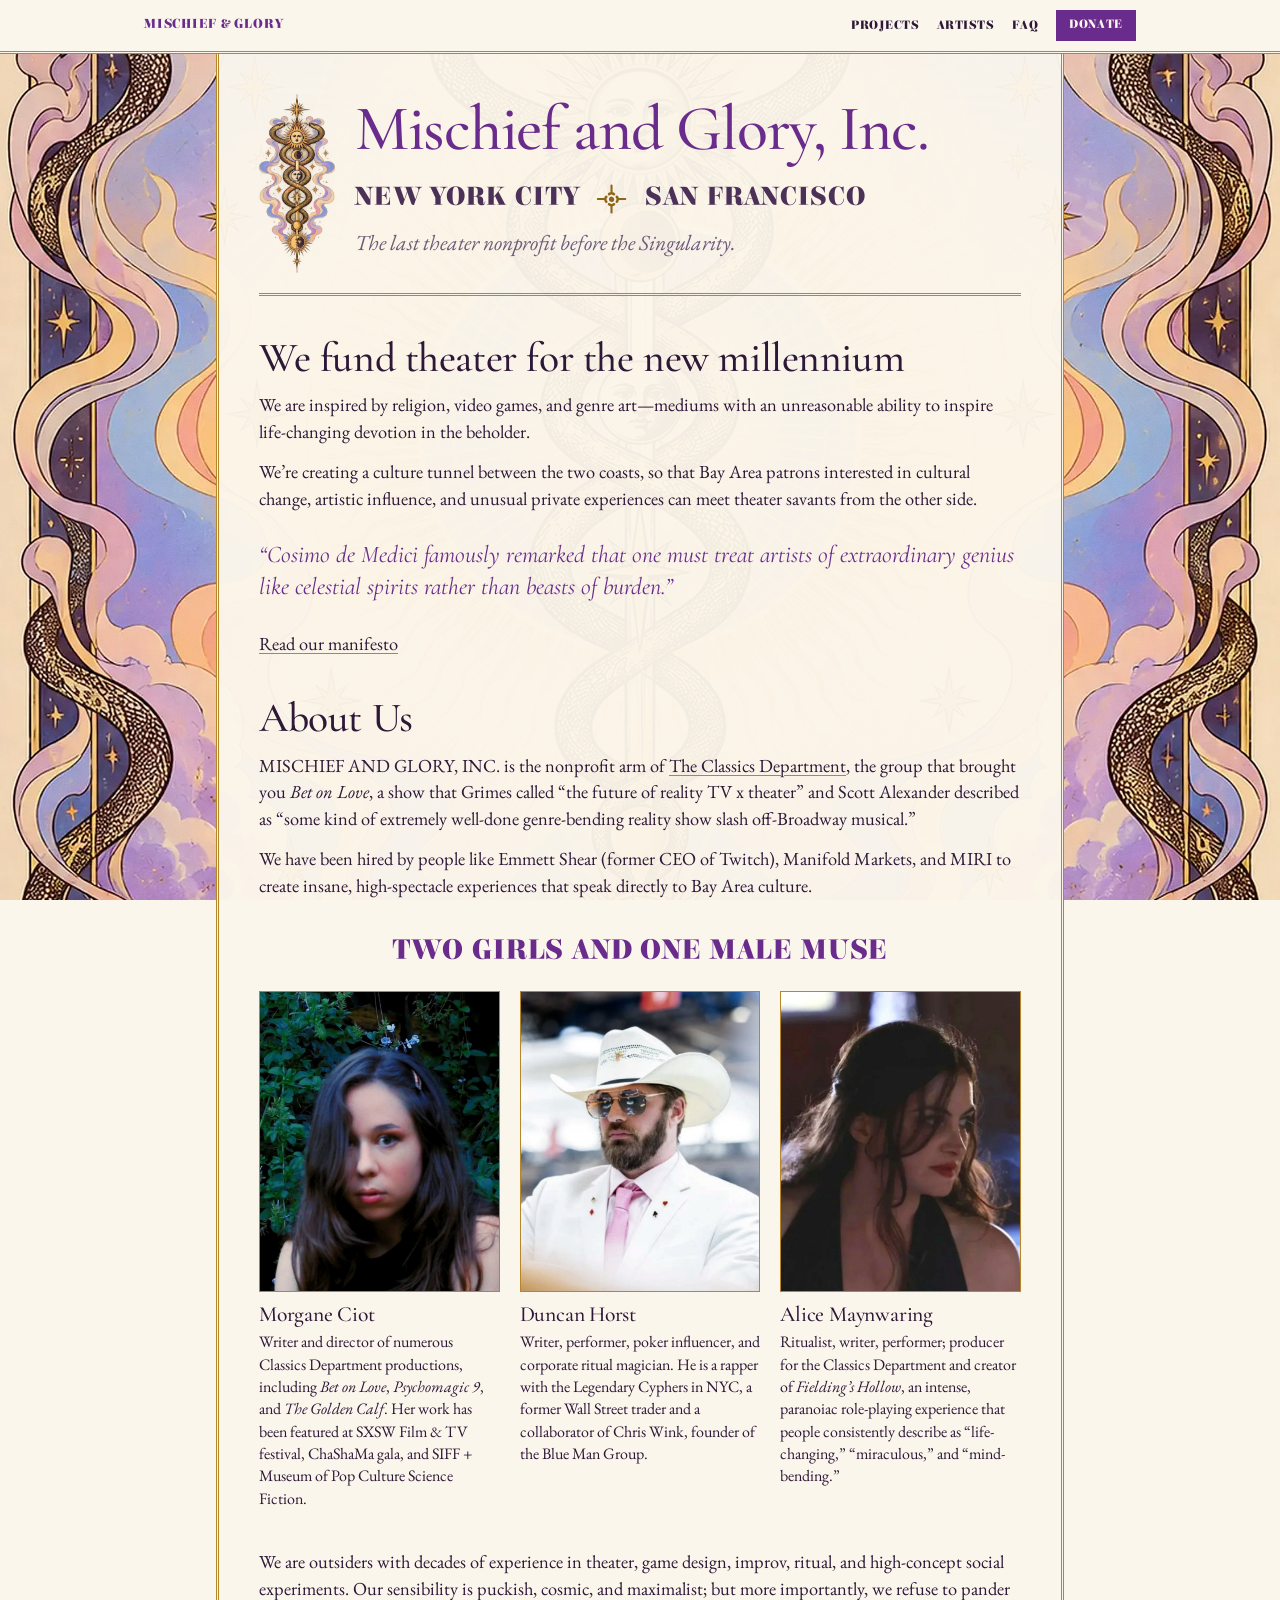
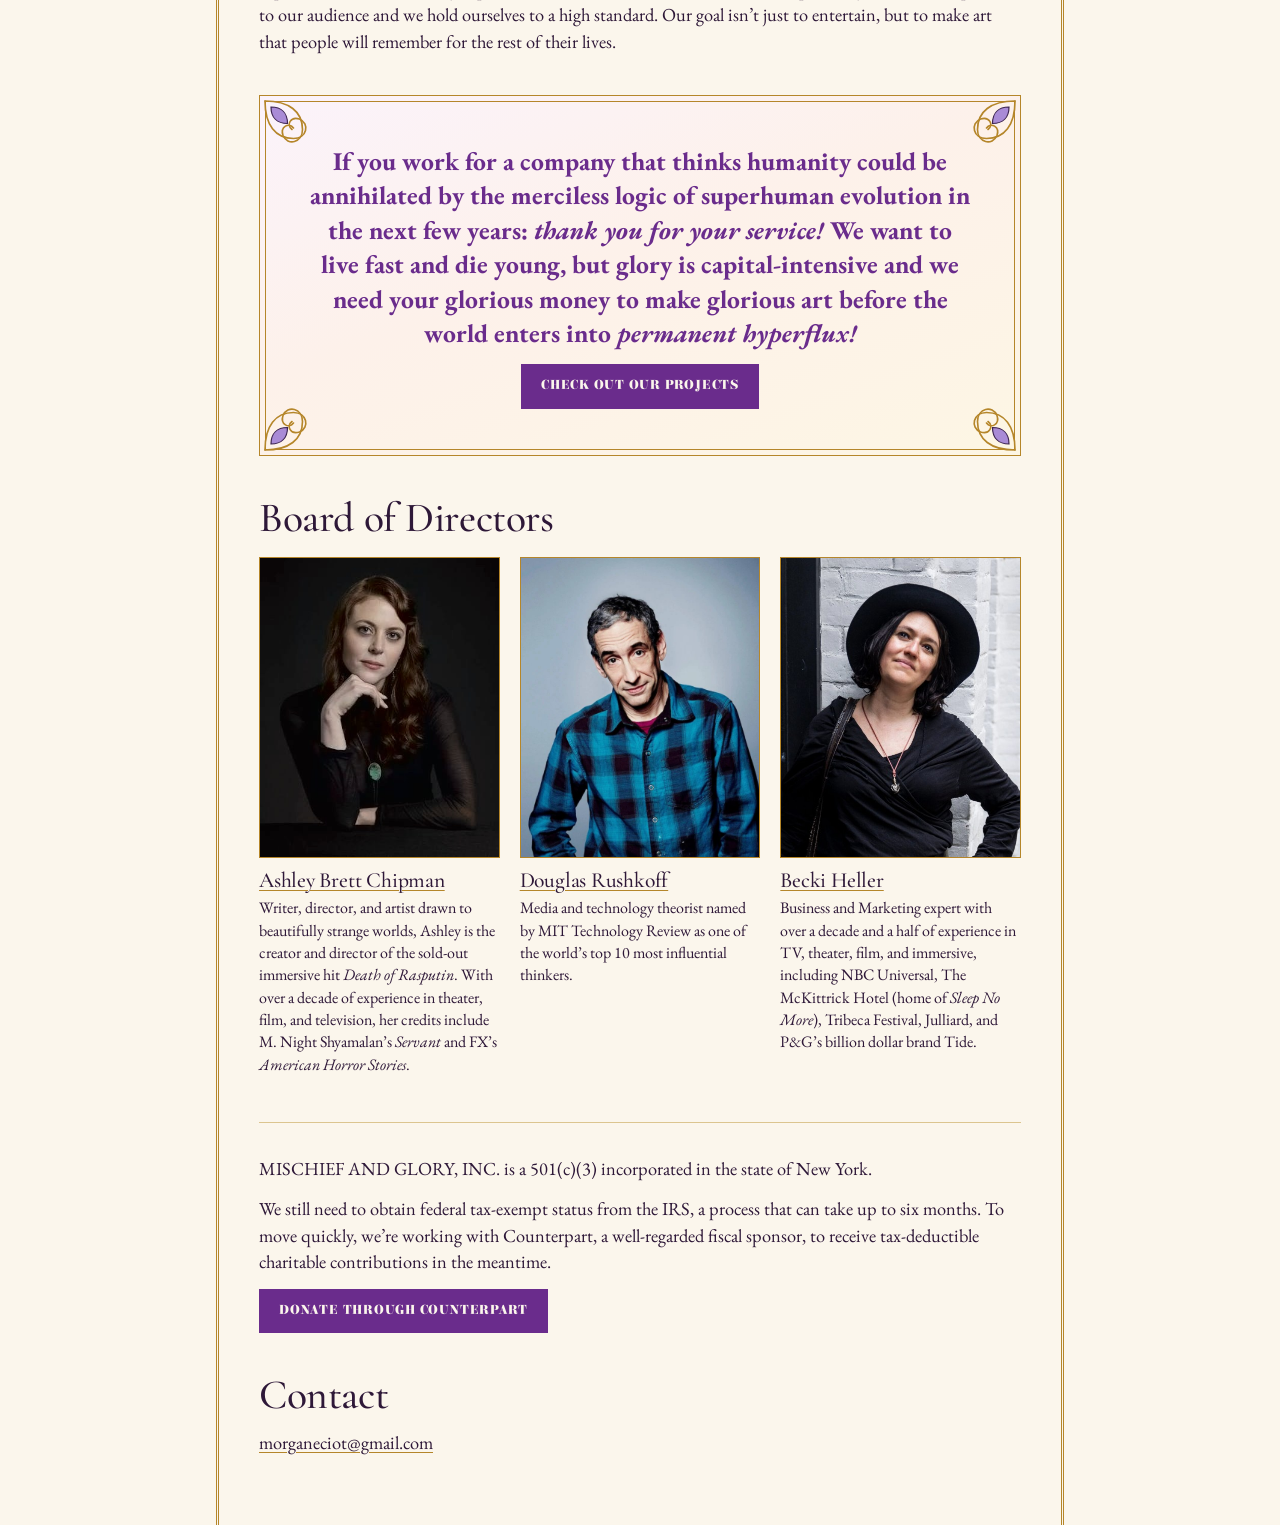
==== commit 7378f2e7: "Revert Ashley Brett Chipman bio change Co-Authored-By: Claude Opus 5.5 <noreply@anthropic.com> Claud" ====
--- a/index.html
+++ b/index.html
@@ -82,7 +82,7 @@
       <div class="person">
         <div class="photo"><img src="assets/photos/ashley-brett-chipman.jpg" alt="Ashley Brett Chipman"></div>
         <h3><a href="https://ashleybrettchipman.com">Ashley Brett Chipman</a></h3>
-        <p>Creator and director of the sold-out immersive hit <em>Death of Rasputin</em>. With over a decade of experience in theater, film, and television, Ashley’s credits include M. Night Shyamalan’s <em>Servant</em> and FX’s <em>American Horror Stories</em>.</p>
+        <p>Writer, director, and artist drawn to beautifully strange worlds, Ashley is the creator and director of the sold-out immersive hit <em>Death of Rasputin</em>. With over a decade of experience in theater, film, and television, her credits include M. Night Shyamalan’s <em>Servant</em> and FX’s <em>American Horror Stories</em>.</p>
       </div>
       <div class="person">
         <div class="photo"><img src="assets/photos/douglas-rushkoff.jpg" alt="Douglas Rushkoff"></div>
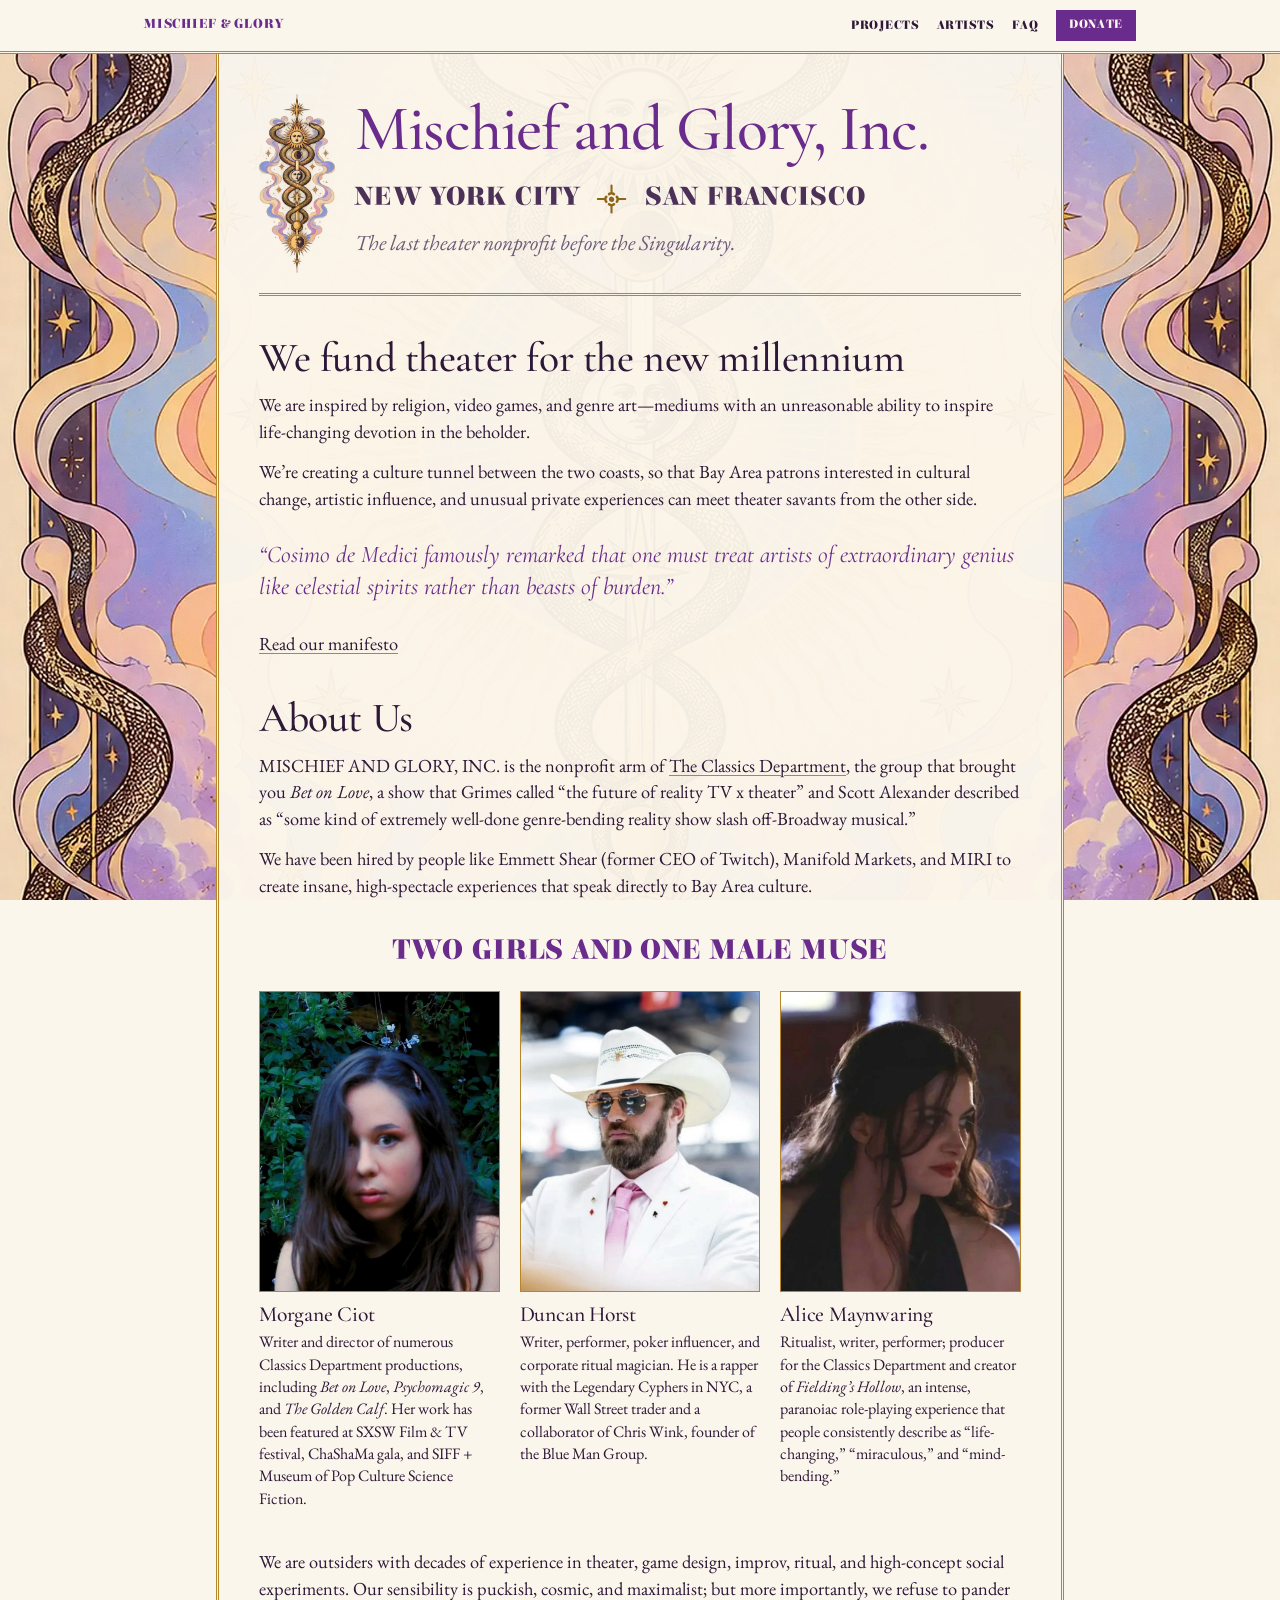
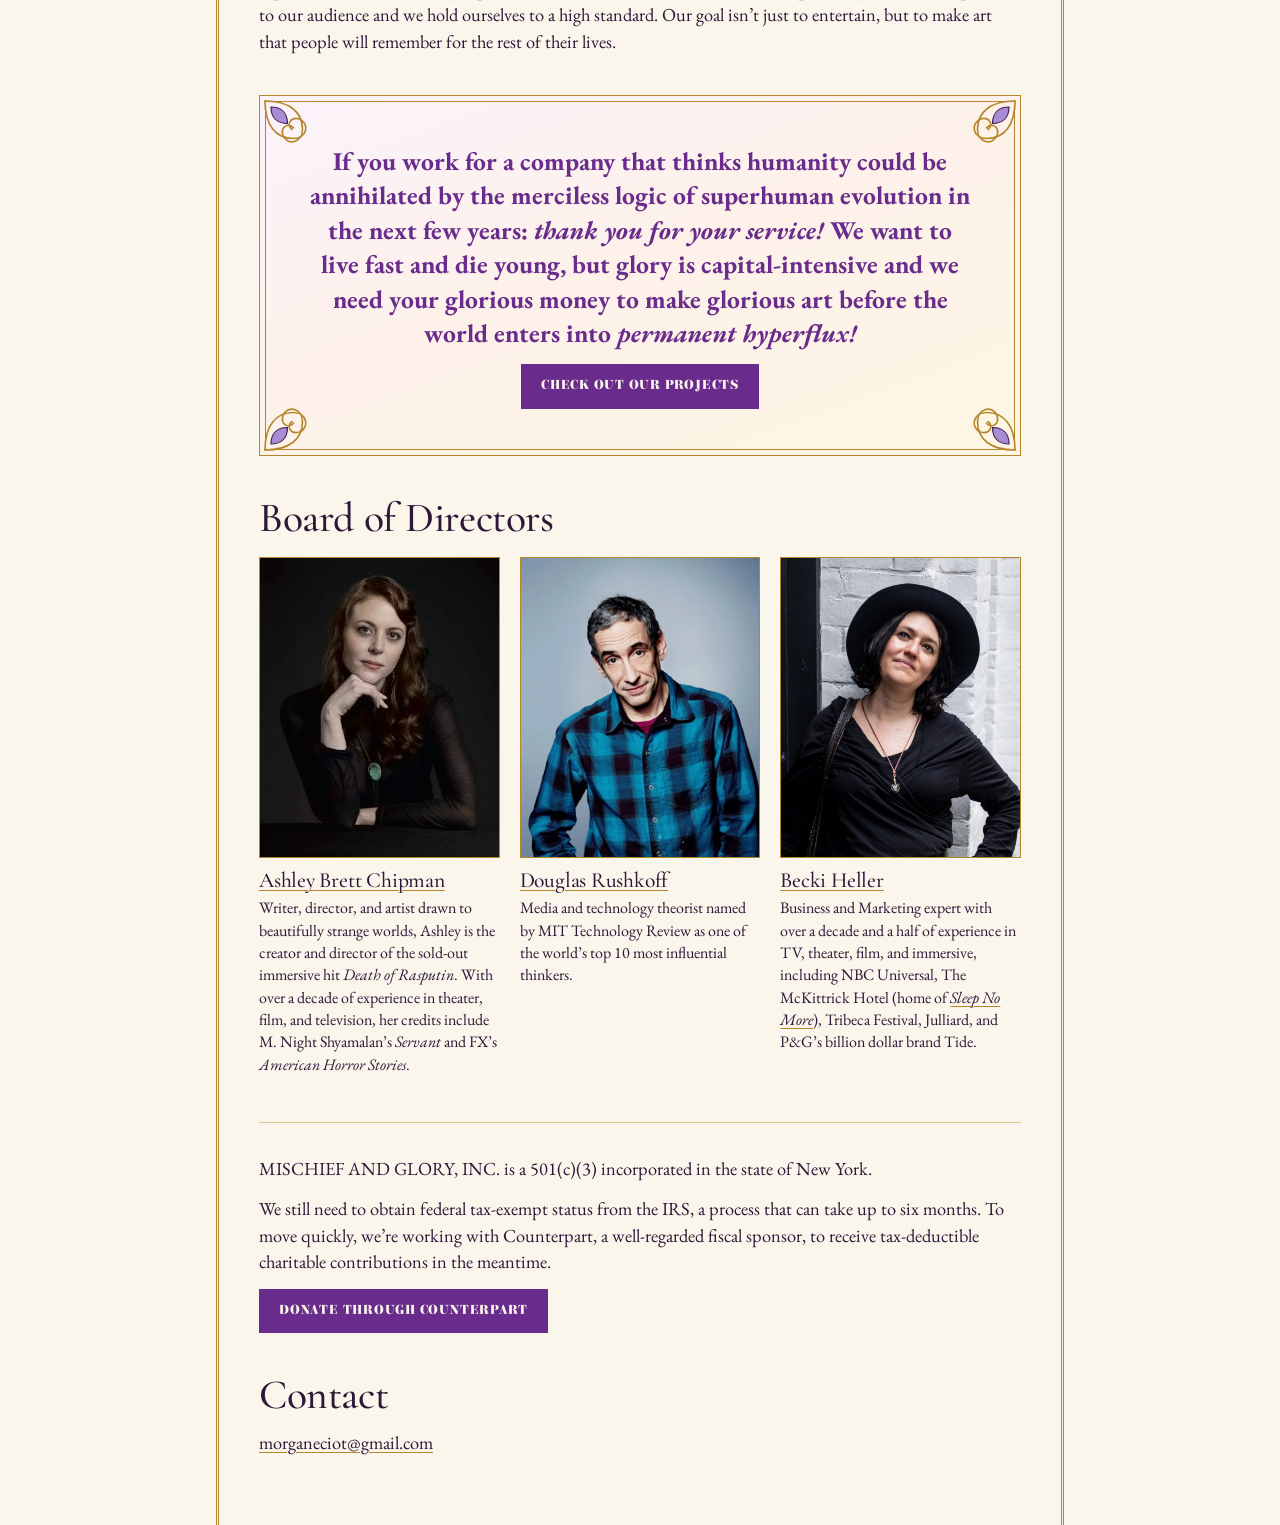
==== commit 6c406542: "Link all mentions of Sleep No More Co-Authored-By: Claude Opus 5.5 <noreply@anthropic.com> Claude-Se" ====
--- a/index.html
+++ b/index.html
@@ -92,7 +92,7 @@
       <div class="person">
         <div class="photo"><img src="assets/photos/becki-heller.jpg" alt="Becki Heller"></div>
         <h3><a href="https://beckiheller.com">Becki Heller</a></h3>
-        <p>Business and Marketing expert with over a decade and a half of experience in TV, theater, film, and immersive, including NBC Universal, The McKittrick Hotel (home of <em>Sleep No More</em>), Tribeca Festival, Julliard, and P&amp;G’s billion dollar brand Tide.</p>
+        <p>Business and Marketing expert with over a decade and a half of experience in TV, theater, film, and immersive, including NBC Universal, The McKittrick Hotel (home of <a href="https://mckittrickhotel.com/events/sleep-no-more/"><em>Sleep No More</em></a>), Tribeca Festival, Julliard, and P&amp;G’s billion dollar brand Tide.</p>
       </div>
     </div>
 
--- a/assets/style.css
+++ b/assets/style.css
@@ -439,7 +439,6 @@
 .project .meta {
   font-family: var(--display);
   font-weight: 900;
-  font-size: 0.78rem;
   letter-spacing: 0.05em;
   text-transform: uppercase;
   font-size: 1.2rem;
@@ -511,6 +510,12 @@
 
 .bar { height: 4px; background: var(--rule); margin-top: 0.35rem; }
 .bar span { display: block; height: 100%; background: var(--accent); }
+
+/* ---------- Figures ---------- */
+
+.figure { margin: 1.75rem 0; }
+.figure img { width: 100%; height: auto; border: 1px solid var(--gold); }
+.figure figcaption { margin-top: 0.4rem; font-size: 0.9rem; font-style: italic; color: var(--muted); text-align: center; }
 
 /* ---------- Placeholder notes ---------- */
 
@@ -541,8 +546,9 @@
   .person { display: grid; grid-template-columns: 6.5rem minmax(0, 1fr); column-gap: 0.9rem; align-items: start; }
   .person .photo { grid-row: span 2; margin-top: 0.25rem; } /* line up with the cap height of the name */
   .person h3 { margin-top: 0; }
-  .project { grid-template-columns: 1fr; }
-  .project .meta { justify-self: start; margin-top: 0.2rem; }
+  .project { column-gap: 0.6rem; }
+  .project h2 { font-size: 1.5rem; }
+  .project .meta { font-size: 0.72rem; padding: 0.2rem 0.45rem; margin-top: 0.3rem; }
   blockquote { font-size: 1.3rem; }
   .callout.splash { --orn: 96px; padding: 2.75rem 1.6rem 1.9rem; }
 }
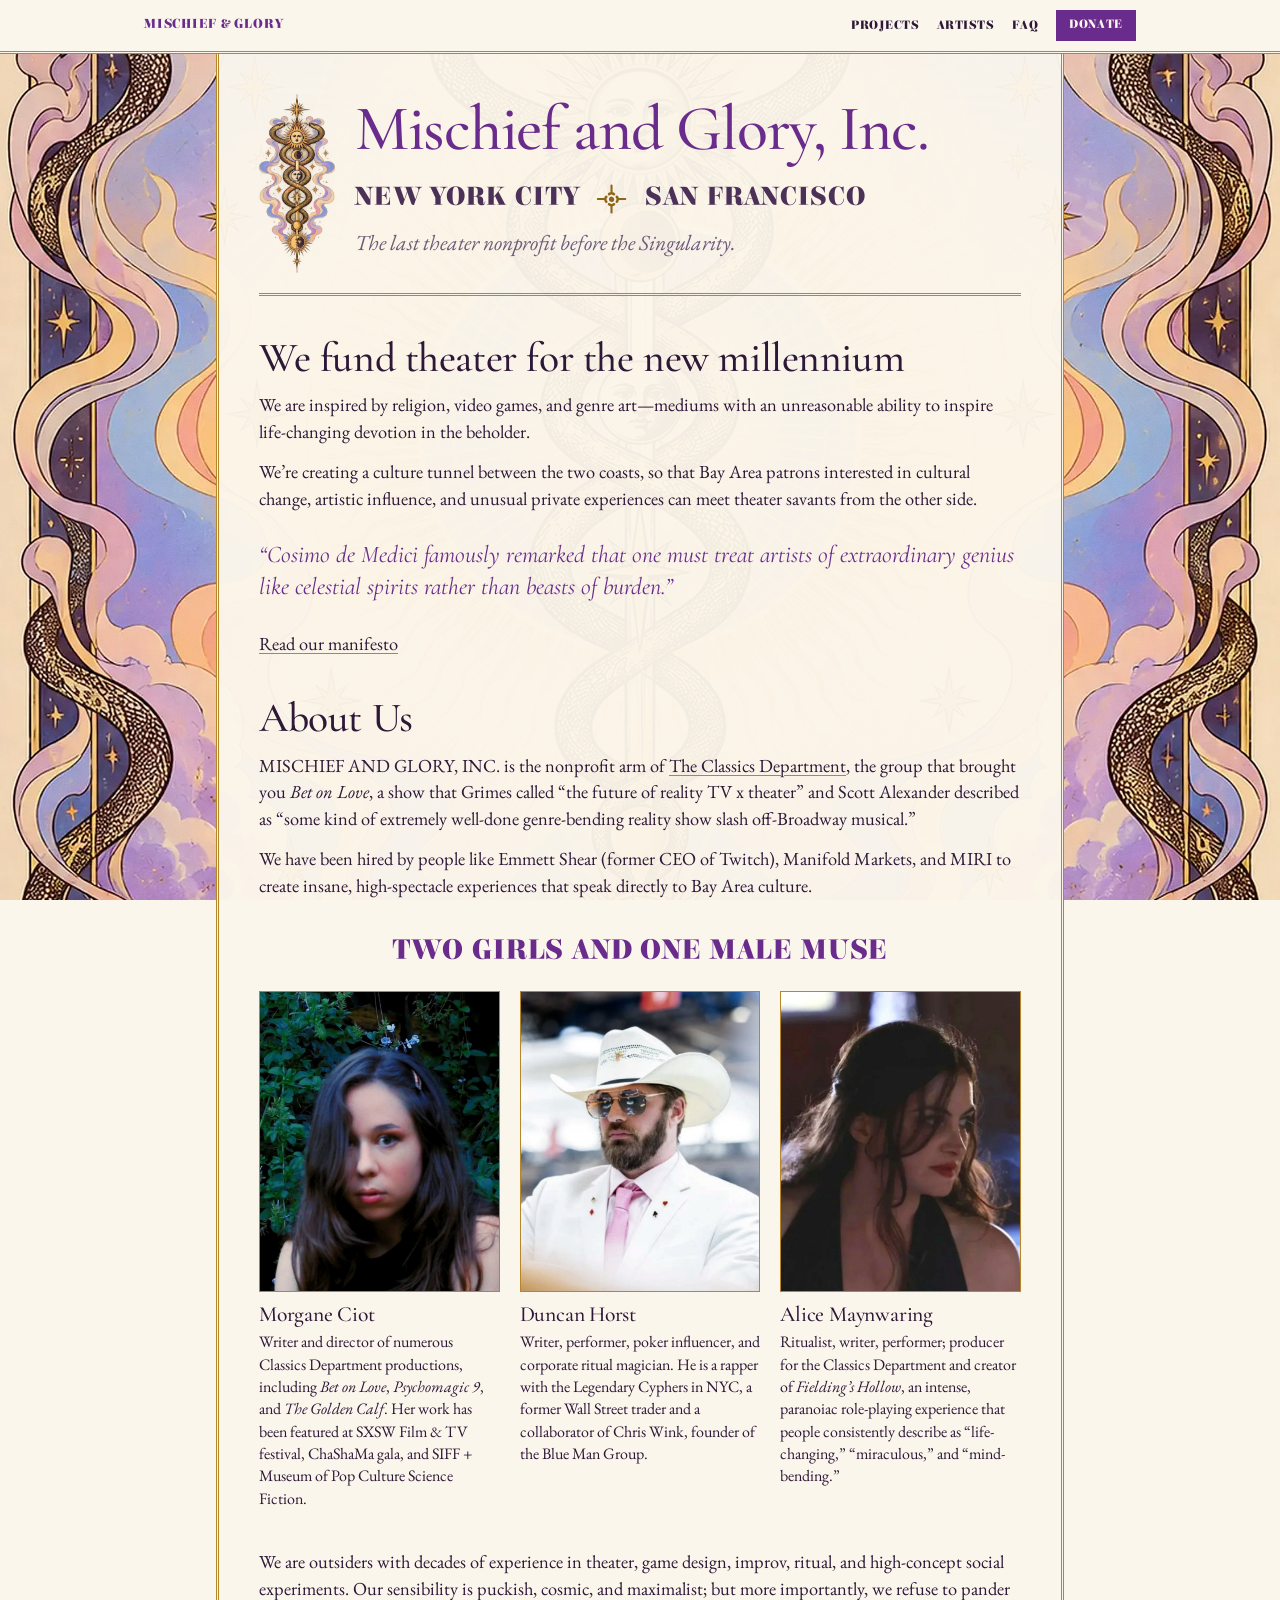
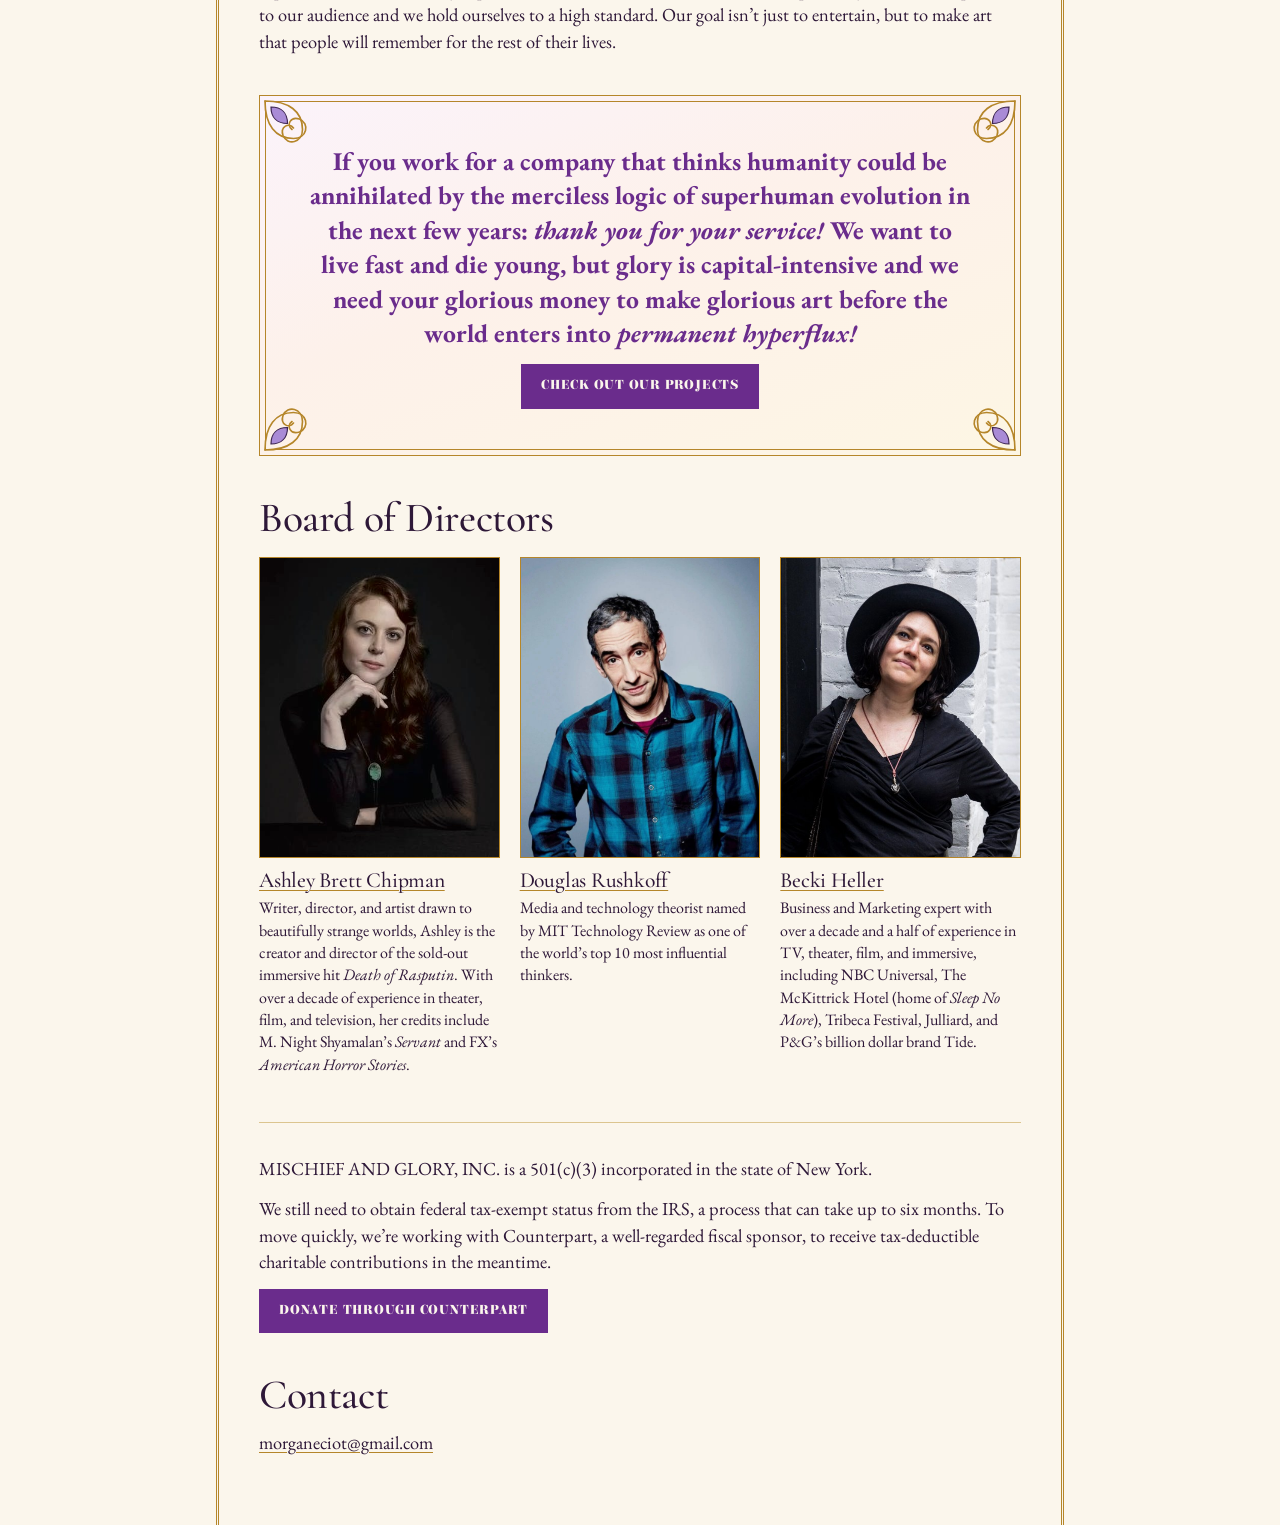
==== commit 44ba1ad8: "Unlink Sleep No More in Becki Heller's bio Co-Authored-By: Claude Opus 5.5 <noreply@anthropic.com> C" ====
--- a/index.html
+++ b/index.html
@@ -92,7 +92,7 @@
       <div class="person">
         <div class="photo"><img src="assets/photos/becki-heller.jpg" alt="Becki Heller"></div>
         <h3><a href="https://beckiheller.com">Becki Heller</a></h3>
-        <p>Business and Marketing expert with over a decade and a half of experience in TV, theater, film, and immersive, including NBC Universal, The McKittrick Hotel (home of <a href="https://mckittrickhotel.com/events/sleep-no-more/"><em>Sleep No More</em></a>), Tribeca Festival, Julliard, and P&amp;G’s billion dollar brand Tide.</p>
+        <p>Business and Marketing expert with over a decade and a half of experience in TV, theater, film, and immersive, including NBC Universal, The McKittrick Hotel (home of <em>Sleep No More</em>), Tribeca Festival, Julliard, and P&amp;G’s billion dollar brand Tide.</p>
       </div>
     </div>
 
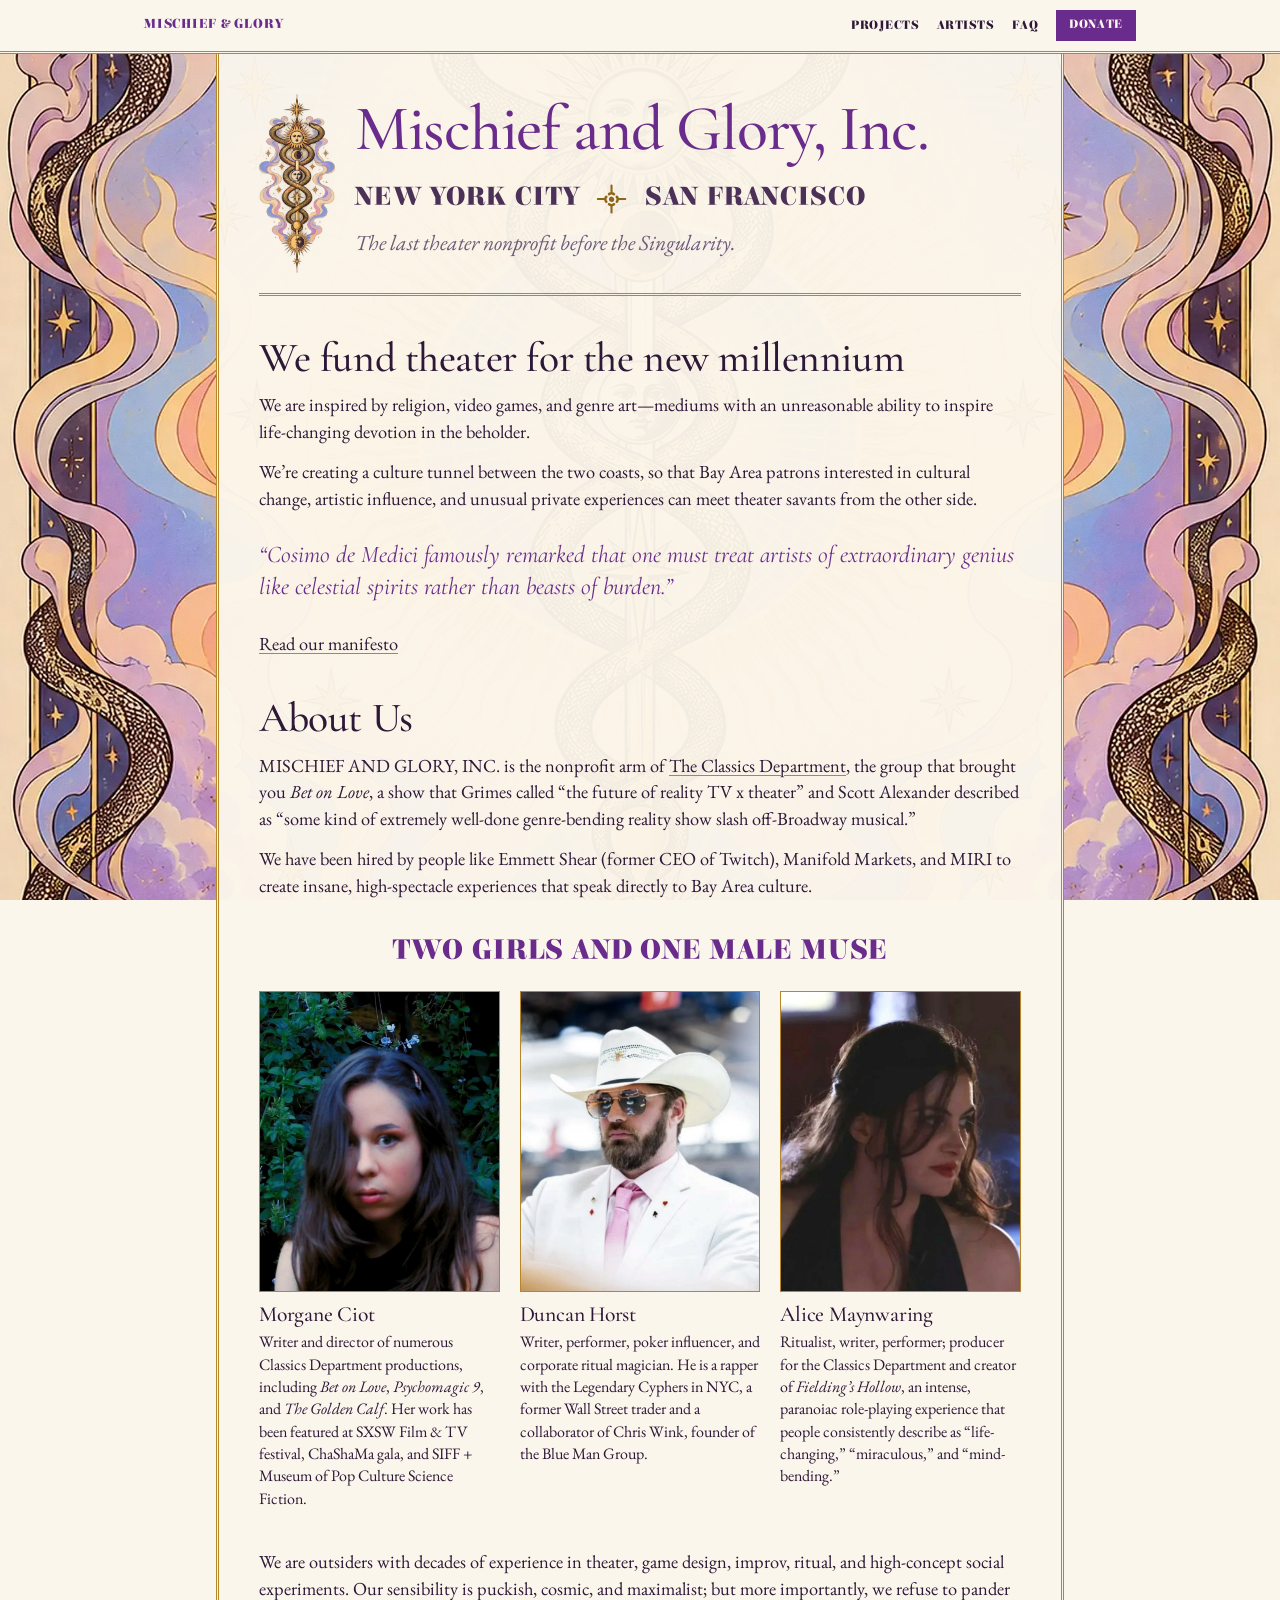
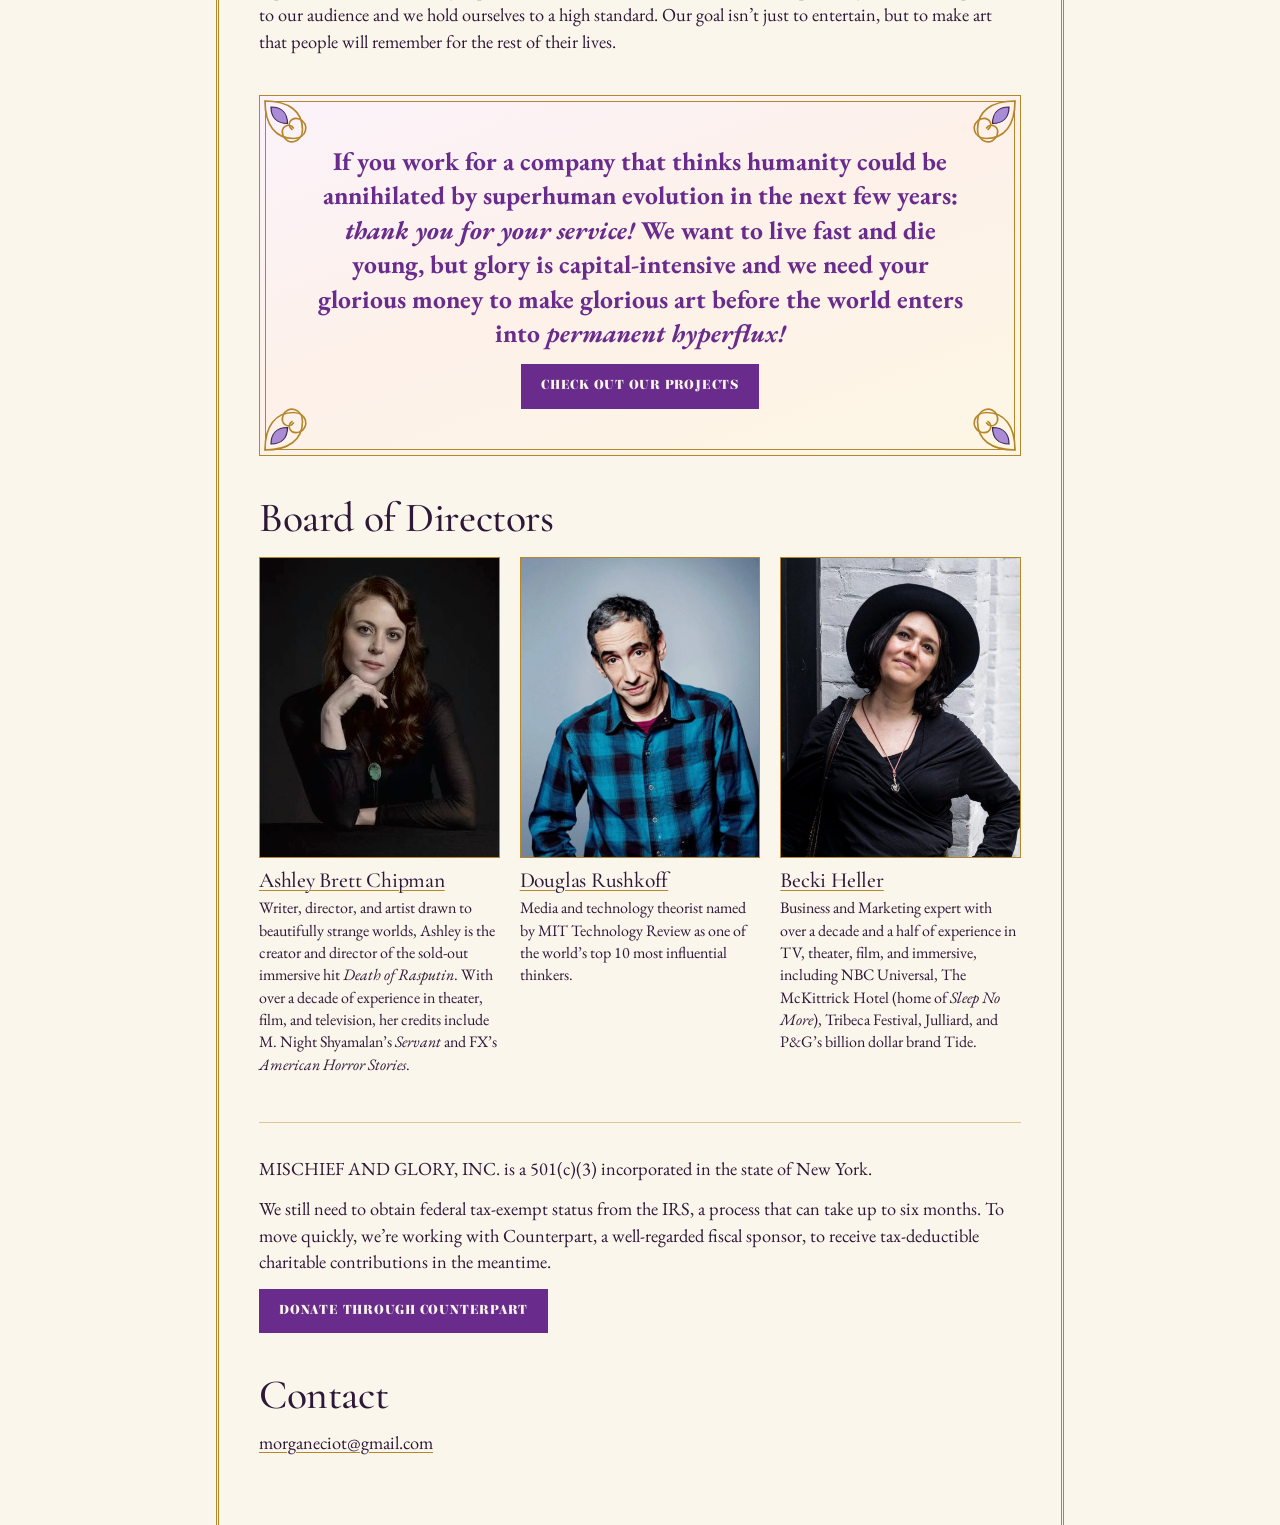
==== commit efe55249: "Home callout: trim 'the merciless logic of' Co-Authored-By: Claude Opus 5.5 <noreply@anthropic.com> " ====
--- a/index.html
+++ b/index.html
@@ -73,7 +73,7 @@
     <p>We are outsiders with decades of experience in theater, game design, improv, ritual, and high-concept social experiments. Our sensibility is puckish, cosmic, and maximalist; but more importantly, we refuse to pander to our audience and we hold ourselves to a high standard. Our goal isn’t just to entertain, but to make art that people will remember for the rest of their lives.</p>
 
     <div class="callout centered splash">
-      <p>If you work for a company that thinks humanity could be annihilated by the merciless logic of superhuman evolution in the next few years: <em>thank you for your service!</em> We want to live fast and die young, but glory is capital-intensive and we need your glorious money to make glorious art before the world enters into <em>permanent hyperflux!</em></p>
+      <p>If you work for a company that thinks humanity could be annihilated by superhuman evolution in the next few years: <em>thank you for your service!</em> We want to live fast and die young, but glory is capital-intensive and we need your glorious money to make glorious art before the world enters into <em>permanent hyperflux!</em></p>
       <p><a class="button" href="projects.html">Check out our projects</a></p>
     </div>
 
